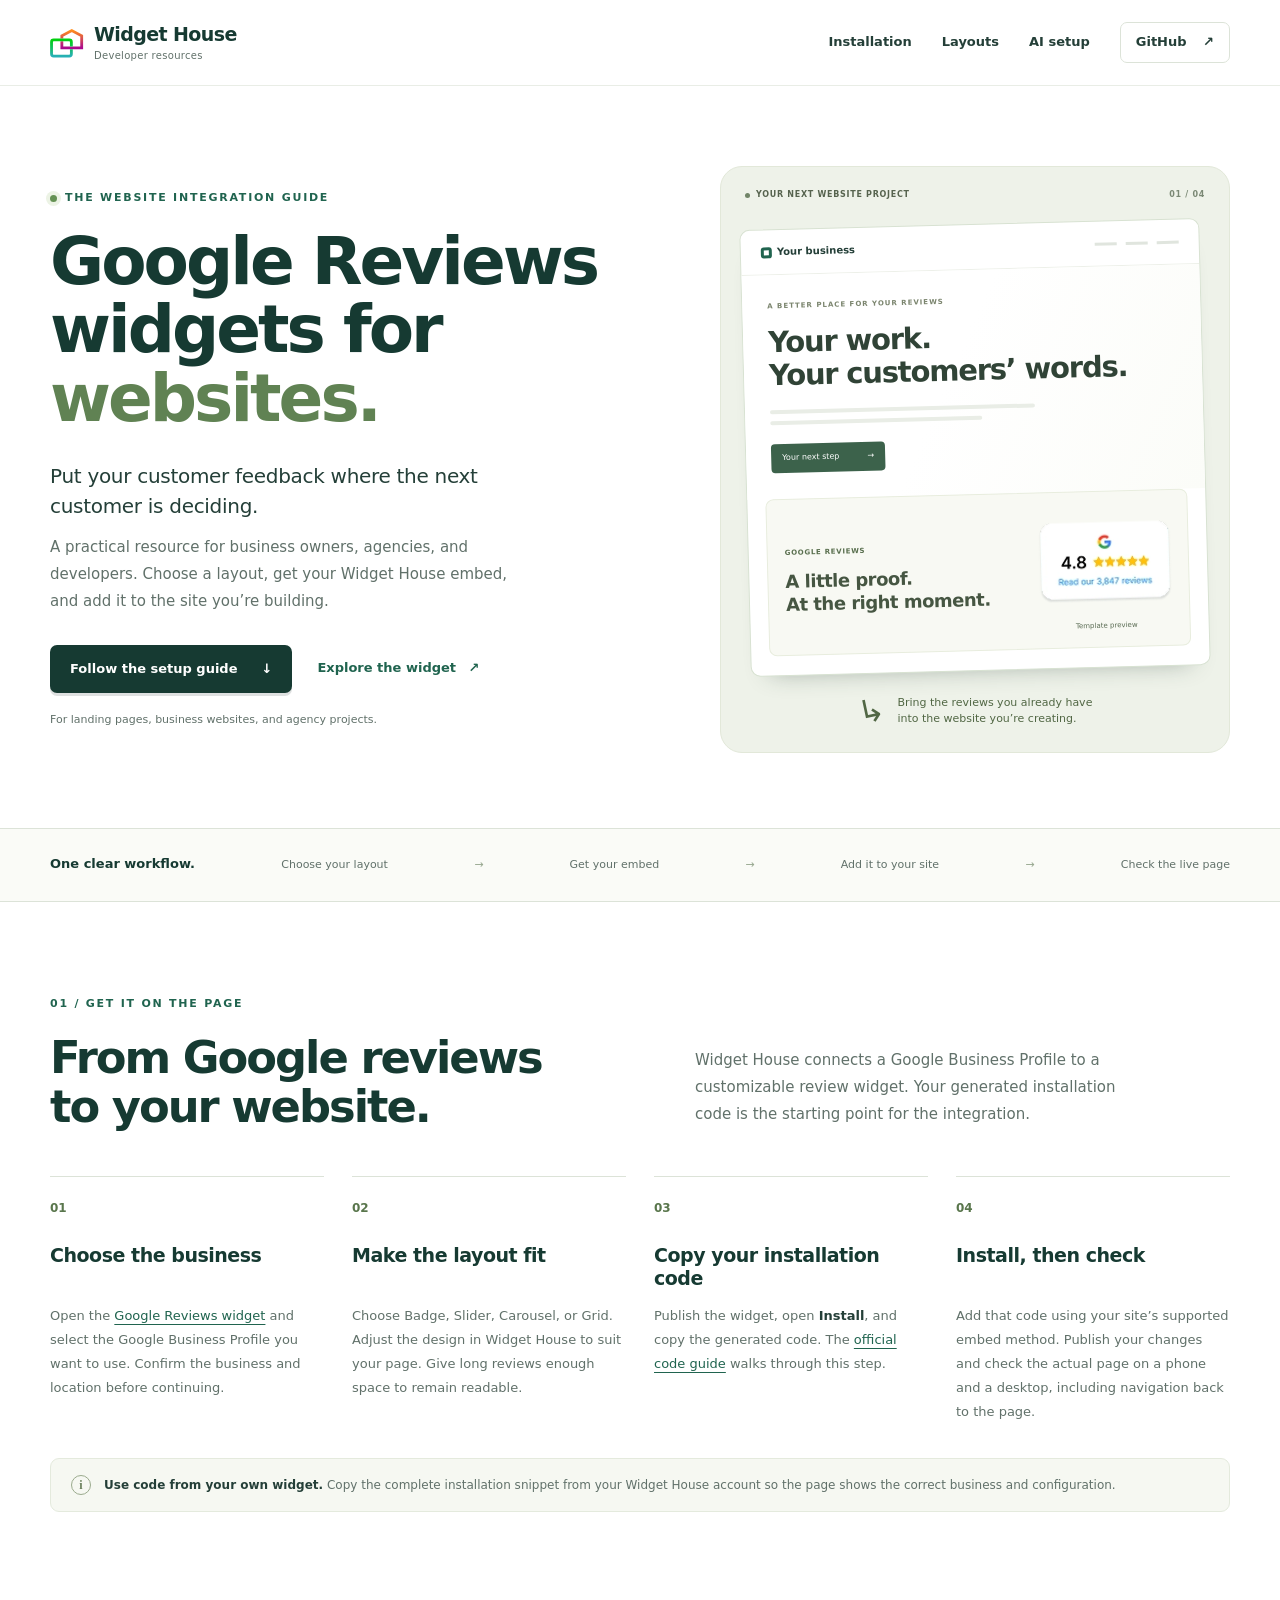
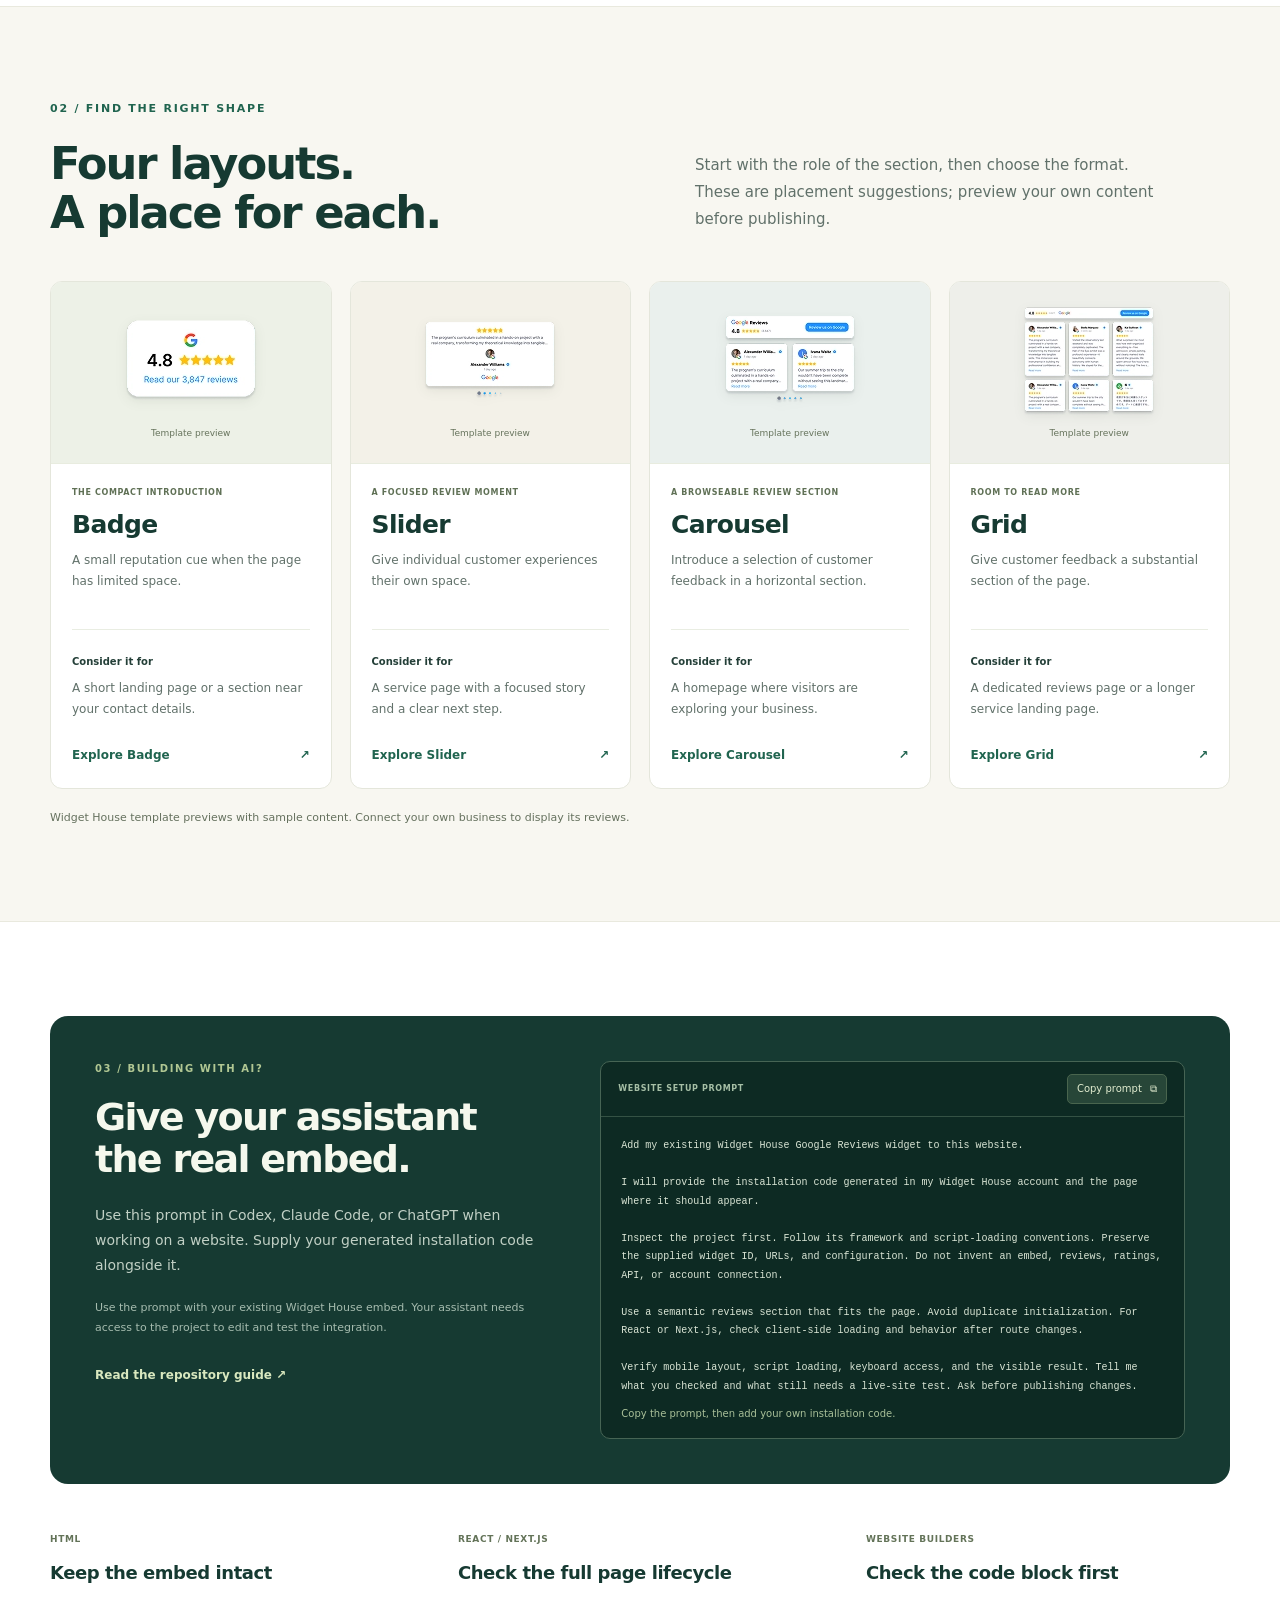
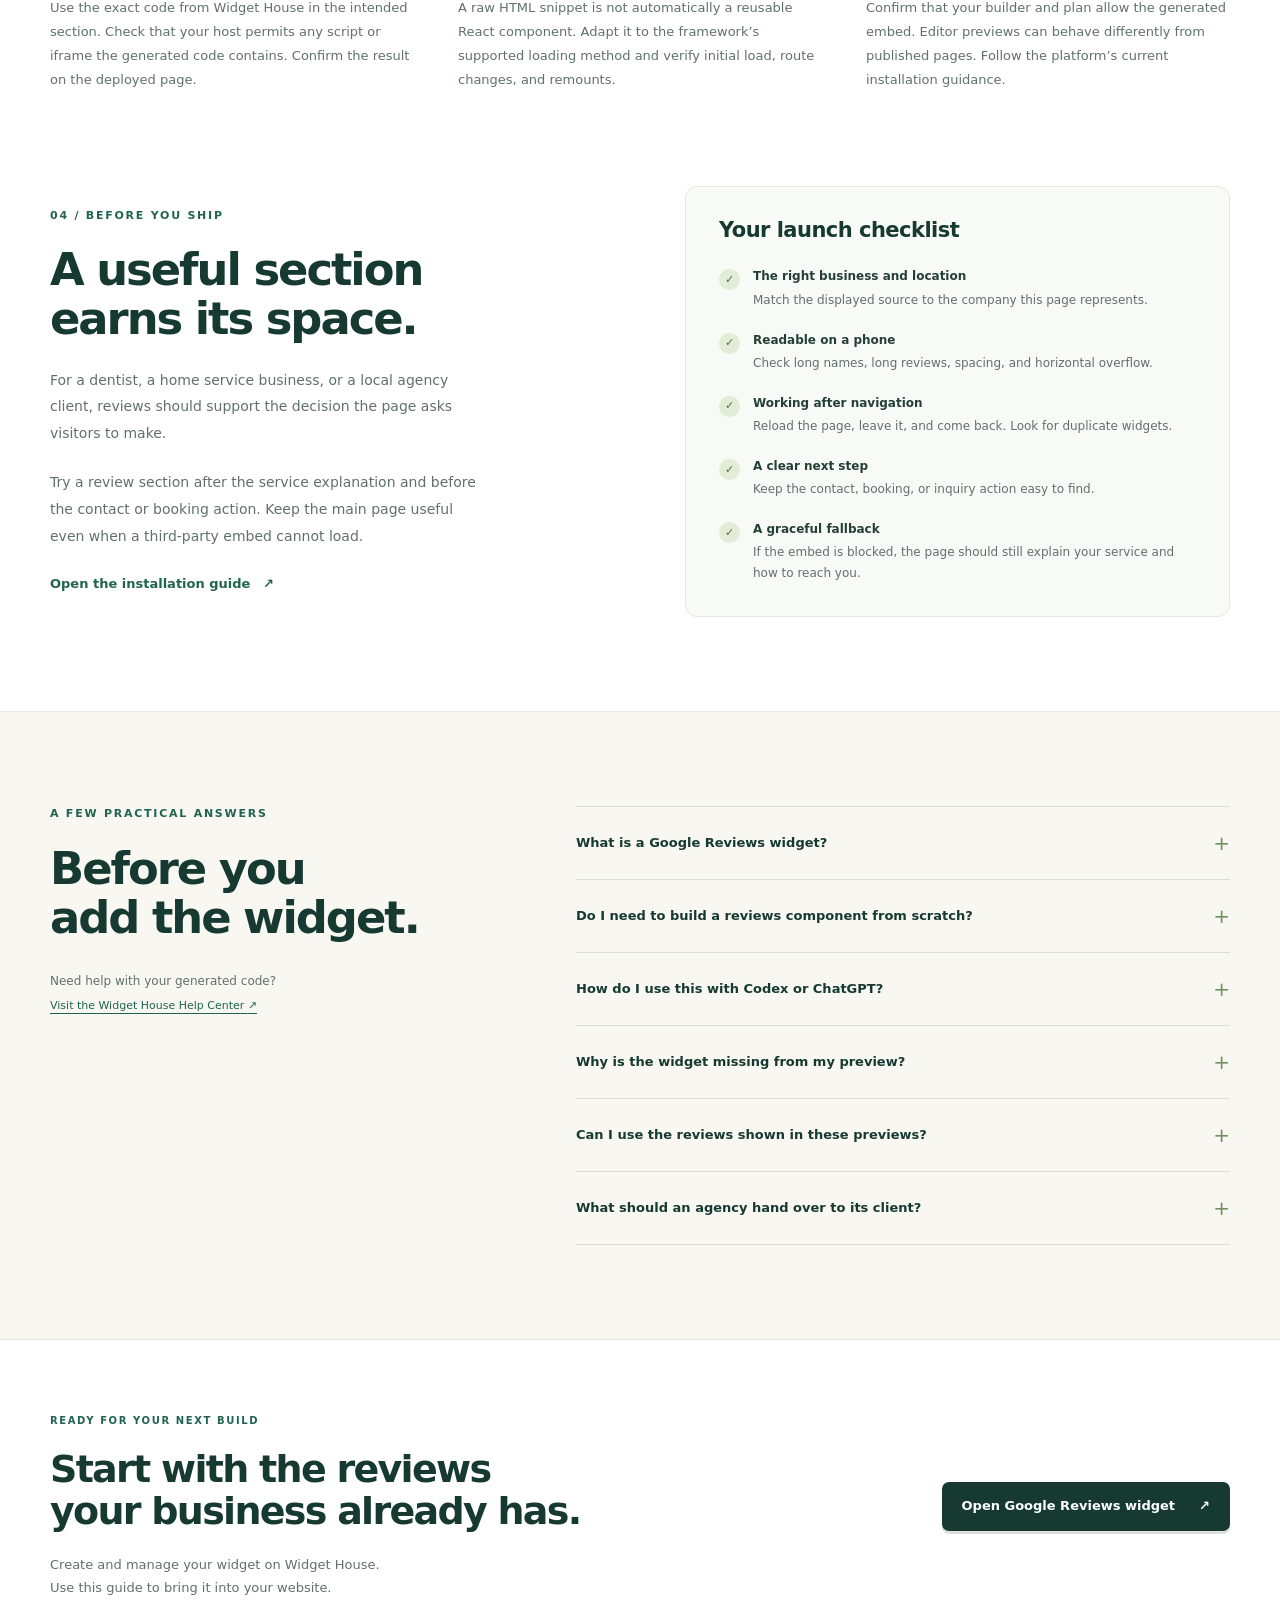
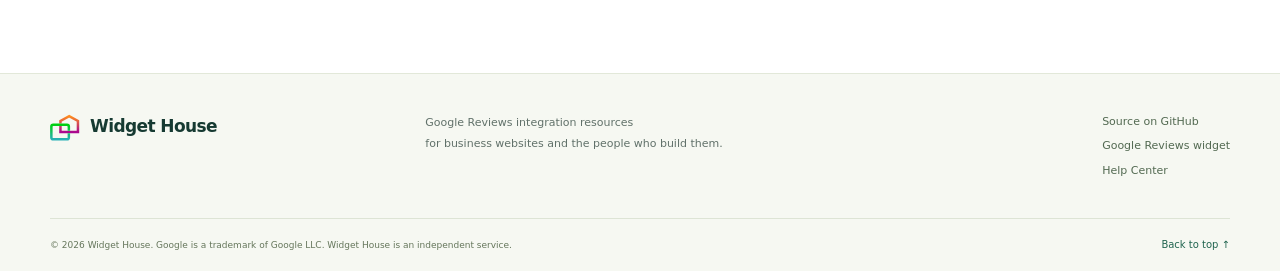
==== index.html @ 63745ee0 "Publish Google Reviews website integration guide for US developers" ====
<!doctype html>
<html lang="en-US">
<head>
  <meta charset="utf-8">
  <meta name="viewport" content="width=device-width, initial-scale=1">
  <meta name="theme-color" content="#143e35">
  <title>Google Reviews Widgets for Websites: Developer Guide | Widget House</title>
  <meta name="description" content="Add Widget House Google Reviews to your website. Compare four layouts, follow the embed workflow, and use an AI setup prompt for HTML, React, or Next.js projects.">
  <link rel="canonical" href="https://widget-house.github.io/google-reviews-widget/">
  <link rel="icon" href="favicon.svg" type="image/svg+xml">
  <link rel="stylesheet" href="styles.css">
  <meta property="og:type" content="website">
  <meta property="og:locale" content="en_US">
  <meta property="og:site_name" content="Widget House">
  <meta property="og:title" content="Google Reviews widgets for websites — Widget House developer guide">
  <meta property="og:description" content="A practical guide to choosing a review layout, installing your generated embed, and checking your website before launch.">
  <meta property="og:url" content="https://widget-house.github.io/google-reviews-widget/">
  <meta name="twitter:card" content="summary">
  <meta name="twitter:title" content="Google Reviews widgets for websites | Widget House">
  <meta name="twitter:description" content="Layout guidance, installation steps, and an AI setup prompt for your next website project.">
  <script type="application/ld+json">
  {"@context":"https://schema.org","@graph":[{"@type":"Organization","@id":"https://widget-house.com/#organization","name":"Widget House","url":"https://widget-house.com/","sameAs":["https://github.com/widget-house"]},{"@type":"WebPage","@id":"https://widget-house.github.io/google-reviews-widget/#webpage","url":"https://widget-house.github.io/google-reviews-widget/","name":"Google Reviews Widgets for Websites: Developer Guide","description":"A developer guide to choosing layouts and installing Widget House Google Reviews using the generated embed code.","inLanguage":"en-US","publisher":{"@id":"https://widget-house.com/#organization"},"about":{"@type":"Thing","name":"Installing Google Reviews widgets on websites"}}]}
  </script>
  <script src="script.js" defer></script>
</head>
<body>
  <a class="skip-link" href="#main">Skip to content</a>
  <header class="site-header">
    <div class="shell header-inner">
      <a class="brand" href="https://widget-house.com/" aria-label="Widget House home"><img src="favicon.svg" width="34" height="34" alt=""><span>Widget House<span class="brand-label">Developer resources</span></span></a>
      <nav aria-label="Main navigation"><a href="#install">Installation</a><a href="#layouts">Layouts</a><a href="#ai-setup">AI setup</a><a class="nav-github" href="https://github.com/widget-house/google-reviews-widget">GitHub <span aria-hidden="true">↗</span></a></nav>
    </div>
  </header>
  <main id="main">
    <section class="hero shell" aria-labelledby="hero-title">
      <div class="hero-copy">
        <p class="eyebrow"><span class="status-dot" aria-hidden="true"></span>THE WEBSITE INTEGRATION GUIDE</p>
        <h1 id="hero-title">Google Reviews widgets for <span>websites.</span></h1>
        <p class="hero-lead">Put your customer feedback where the next customer is deciding.</p>
        <p class="hero-description">A practical resource for business owners, agencies, and developers. Choose a layout, get your Widget House embed, and add it to the site you’re building.</p>
        <div class="button-row"><a class="button button-primary" href="#install">Follow the setup guide <span aria-hidden="true">↓</span></a><a class="text-link" href="https://widget-house.com/google-reviews">Explore the widget <span aria-hidden="true">↗</span></a></div>
        <p class="hero-footnote">For landing pages, business websites, and agency projects.</p>
      </div>
      <div class="hero-visual" aria-label="Illustrated website planning board with an authentic Widget House template preview">
        <div class="visual-label"><span class="tiny-dot" aria-hidden="true"></span> YOUR NEXT WEBSITE PROJECT <span class="visual-label-end">01 / 04</span></div>
        <div class="site-sketch">
          <div class="sketch-header"><span class="sketch-logo" aria-hidden="true"></span><span>Your business</span><div class="sketch-nav" aria-hidden="true"><i></i><i></i><i></i></div></div>
          <div class="sketch-body"><p class="sketch-overline">A BETTER PLACE FOR YOUR REVIEWS</p><p class="sketch-title">Your work.<br>Your customers’ words.</p><div class="skeleton-lines" aria-hidden="true"><i></i><i></i></div><span class="sketch-cta">Your next step <span aria-hidden="true">→</span></span></div>
          <div class="review-slot"><div><span class="slot-caption">GOOGLE REVIEWS</span><p>A little proof.<br>At the right moment.</p></div><figure><img src="google-reviews-badge.webp" alt="Widget House Badge template preview with sample rating content" width="132" height="111"><figcaption>Template preview</figcaption></figure></div>
        </div>
        <div class="visual-note"><span class="note-icon" aria-hidden="true">↳</span><p>Bring the reviews you already have<br>into the website you’re creating.</p></div>
      </div>
    </section>
    <div class="intro-strip"><div class="shell strip-inner"><p>One clear workflow.</p><span>Choose your layout</span><span aria-hidden="true">→</span><span>Get your embed</span><span aria-hidden="true">→</span><span>Add it to your site</span><span aria-hidden="true">→</span><span>Check the live page</span></div></div>

    <section class="section shell" id="install" aria-labelledby="install-title">
      <div class="section-heading"><div><p class="eyebrow">01 / GET IT ON THE PAGE</p><h2 id="install-title">From Google reviews<br>to your website.</h2></div><p>Widget House connects a Google Business Profile to a customizable review widget. Your generated installation code is the starting point for the integration.</p></div>
      <ol class="steps">
        <li><span class="step-number">01</span><h3>Choose the business</h3><p>Open the <a href="https://widget-house.com/google-reviews">Google Reviews widget</a> and select the Google Business Profile you want to use. Confirm the business and location before continuing.</p></li>
        <li><span class="step-number">02</span><h3>Make the layout fit</h3><p>Choose Badge, Slider, Carousel, or Grid. Adjust the design in Widget House to suit your page. Give long reviews enough space to remain readable.</p></li>
        <li><span class="step-number">03</span><h3>Copy your installation code</h3><p>Publish the widget, open <strong>Install</strong>, and copy the generated code. The <a href="https://widget-house.com/help/getting-started/get-widget-code">official code guide</a> walks through this step.</p></li>
        <li><span class="step-number">04</span><h3>Install, then check</h3><p>Add that code using your site’s supported embed method. Publish your changes and check the actual page on a phone and a desktop, including navigation back to the page.</p></li>
      </ol>
      <aside class="inline-note"><span class="note-symbol" aria-hidden="true">i</span><p><strong>Use code from your own widget.</strong> Copy the complete installation snippet from your Widget House account so the page shows the correct business and configuration.</p></aside>
    </section>

    <section class="layout-section" id="layouts" aria-labelledby="layouts-title"><div class="shell section">
      <div class="section-heading"><div><p class="eyebrow">02 / FIND THE RIGHT SHAPE</p><h2 id="layouts-title">Four layouts.<br>A place for each.</h2></div><p>Start with the role of the section, then choose the format. These are placement suggestions; preview your own content before publishing.</p></div>
      <div class="layout-grid">
        <article class="layout-card"><div class="layout-preview"><img src="google-reviews-badge.webp" width="132" height="111" alt="Badge layout preview from Widget House with sample content" loading="lazy"><span>Template preview</span></div><div class="layout-content"><p class="card-kicker">THE COMPACT INTRODUCTION</p><h3>Badge</h3><p>A small reputation cue when the page has limited space.</p><div class="placement"><span>Consider it for</span><p>A short landing page or a section near your contact details.</p></div><a href="https://widget-house.com/google-reviews/badge?template=badge">Explore Badge <span aria-hidden="true">↗</span></a></div></article>
        <article class="layout-card"><div class="layout-preview"><img src="google-reviews-slider.webp" width="132" height="111" alt="Slider layout preview from Widget House with sample reviews" loading="lazy"><span>Template preview</span></div><div class="layout-content"><p class="card-kicker">A FOCUSED REVIEW MOMENT</p><h3>Slider</h3><p>Give individual customer experiences their own space.</p><div class="placement"><span>Consider it for</span><p>A service page with a focused story and a clear next step.</p></div><a href="https://widget-house.com/google-reviews/slider?template=slider">Explore Slider <span aria-hidden="true">↗</span></a></div></article>
        <article class="layout-card"><div class="layout-preview"><img src="google-reviews-carousel.webp" width="132" height="111" alt="Carousel layout preview from Widget House with sample reviews" loading="lazy"><span>Template preview</span></div><div class="layout-content"><p class="card-kicker">A BROWSEABLE REVIEW SECTION</p><h3>Carousel</h3><p>Introduce a selection of customer feedback in a horizontal section.</p><div class="placement"><span>Consider it for</span><p>A homepage where visitors are exploring your business.</p></div><a href="https://widget-house.com/google-reviews/carousel?template=carousel">Explore Carousel <span aria-hidden="true">↗</span></a></div></article>
        <article class="layout-card"><div class="layout-preview"><img src="google-reviews-grid.webp" width="132" height="111" alt="Grid layout preview from Widget House with sample reviews" loading="lazy"><span>Template preview</span></div><div class="layout-content"><p class="card-kicker">ROOM TO READ MORE</p><h3>Grid</h3><p>Give customer feedback a substantial section of the page.</p><div class="placement"><span>Consider it for</span><p>A dedicated reviews page or a longer service landing page.</p></div><a href="https://widget-house.com/google-reviews/grid?template=grid">Explore Grid <span aria-hidden="true">↗</span></a></div></article>
      </div>
      <p class="section-caption">Widget House template previews with sample content. Connect your own business to display its reviews.</p>
    </div></section>

    <section class="section shell" id="ai-setup" aria-labelledby="ai-title">
      <div class="ai-panel"><div class="ai-intro"><p class="eyebrow">03 / BUILDING WITH AI?</p><h2 id="ai-title">Give your assistant<br>the real embed.</h2><p>Use this prompt in Codex, Claude Code, or ChatGPT when working on a website. Supply your generated installation code alongside it.</p><p class="ai-detail">Use the prompt with your existing Widget House embed. Your assistant needs access to the project to edit and test the integration.</p><a class="light-link" href="https://github.com/widget-house/google-reviews-widget">Read the repository guide <span aria-hidden="true">↗</span></a></div>
      <div class="prompt-box"><div class="prompt-top"><span>WEBSITE SETUP PROMPT</span><button type="button" id="copy-prompt" aria-describedby="copy-status">Copy prompt <span aria-hidden="true">⧉</span></button></div><pre id="setup-prompt">Add my existing Widget House Google Reviews widget to this website.

I will provide the installation code generated in my Widget House account and the page where it should appear.

Inspect the project first. Follow its framework and script-loading conventions. Preserve the supplied widget ID, URLs, and configuration. Do not invent an embed, reviews, ratings, API, or account connection.

Use a semantic reviews section that fits the page. Avoid duplicate initialization. For React or Next.js, check client-side loading and behavior after route changes.

Verify mobile layout, script loading, keyboard access, and the visible result. Tell me what you checked and what still needs a live-site test. Ask before publishing changes.</pre><p id="copy-status" role="status" aria-live="polite">Copy the prompt, then add your own installation code.</p></div></div>
      <div class="framework-grid"><article><span class="framework-label">HTML</span><h3>Keep the embed intact</h3><p>Use the exact code from Widget House in the intended section. Check that your host permits any script or iframe the generated code contains. Confirm the result on the deployed page.</p></article><article><span class="framework-label">REACT / NEXT.JS</span><h3>Check the full page lifecycle</h3><p>A raw HTML snippet is not automatically a reusable React component. Adapt it to the framework’s supported loading method and verify initial load, route changes, and remounts.</p></article><article><span class="framework-label">WEBSITE BUILDERS</span><h3>Check the code block first</h3><p>Confirm that your builder and plan allow the generated embed. Editor previews can behave differently from published pages. Follow the platform’s current installation guidance.</p></article></div>
    </section>

    <section class="section shell launch-section" id="launch" aria-labelledby="launch-title">
      <div class="launch-intro"><p class="eyebrow">04 / BEFORE YOU SHIP</p><h2 id="launch-title">A useful section<br>earns its space.</h2><p>For a dentist, a home service business, or a local agency client, reviews should support the decision the page asks visitors to make.</p><p>Try a review section after the service explanation and before the contact or booking action. Keep the main page useful even when a third-party embed cannot load.</p><a class="text-link" href="https://widget-house.com/help/getting-started/get-widget-code">Open the installation guide <span aria-hidden="true">↗</span></a></div>
      <div class="launch-checklist"><h3>Your launch checklist</h3><ul><li><span aria-hidden="true">✓</span><div><strong>The right business and location</strong><p>Match the displayed source to the company this page represents.</p></div></li><li><span aria-hidden="true">✓</span><div><strong>Readable on a phone</strong><p>Check long names, long reviews, spacing, and horizontal overflow.</p></div></li><li><span aria-hidden="true">✓</span><div><strong>Working after navigation</strong><p>Reload the page, leave it, and come back. Look for duplicate widgets.</p></div></li><li><span aria-hidden="true">✓</span><div><strong>A clear next step</strong><p>Keep the contact, booking, or inquiry action easy to find.</p></div></li><li><span aria-hidden="true">✓</span><div><strong>A graceful fallback</strong><p>If the embed is blocked, the page should still explain your service and how to reach you.</p></div></li></ul></div>
    </section>

    <section class="faq-section"><div class="shell section faq-inner"><div><p class="eyebrow">A FEW PRACTICAL ANSWERS</p><h2 id="faq-title">Before you<br>add the widget.</h2><p class="faq-intro">Need help with your generated code?<br><a href="https://widget-house.com/help/getting-started">Visit the Widget House Help Center <span aria-hidden="true">↗</span></a></p></div><div class="faqs" aria-labelledby="faq-title">
      <details><summary>What is a Google Reviews widget?<span aria-hidden="true">+</span></summary><p>It is an embedded website component that displays reviews from a connected Google Business Profile. Widget House provides the editor and installation code; you place that code on your website.</p></details>
      <details><summary>Do I need to build a reviews component from scratch?<span aria-hidden="true">+</span></summary><p>You can use Widget House’s generated embed instead of implementing the review display yourself. You still need to choose its placement and follow your website’s embedding requirements. A developer may be needed for a custom framework or a site with strict script policies.</p></details>
      <details><summary>How do I use this with Codex or ChatGPT?<span aria-hidden="true">+</span></summary><p>Copy the setup prompt and supply the installation code generated in your Widget House account. Give your assistant access to the website project and the tools it needs to edit and preview the page, then ask it to verify the integration.</p></details>
      <details><summary>Why is the widget missing from my preview?<span aria-hidden="true">+</span></summary><p>Check that the full installation code was saved, the widget was published, and the hosting platform allows its scripts or frames. Test the published page as well as the editor. For a custom app, inspect browser errors and check whether navigation prevents initialization. Contact Widget House support if the generated code still fails.</p></details>
      <details><summary>Can I use the reviews shown in these previews?<span aria-hidden="true">+</span></summary><p>The images here demonstrate template appearance. Connect your own business in Widget House and use its generated widget for your site. Do not copy sample reviews, names, or ratings into your business’s testimonial section.</p></details>
      <details><summary>What should an agency hand over to its client?<span aria-hidden="true">+</span></summary><p>Document the account owner, connected business, widget placement, configuration, and installation method. Include a screenshot of the verified page and notes on how to edit the widget. Keep passwords and private account details out of public repositories.</p></details>
    </div></div></section>
    <section class="closing shell"><div><p class="eyebrow">READY FOR YOUR NEXT BUILD</p><h2>Start with the reviews<br>your business already has.</h2><p>Create and manage your widget on Widget House.<br>Use this guide to bring it into your website.</p></div><a class="button button-primary" href="https://widget-house.com/google-reviews">Open Google Reviews widget <span aria-hidden="true">↗</span></a></section>
  </main>
  <footer class="site-footer"><div class="shell footer-main"><a class="brand" href="https://widget-house.com/"><img src="favicon.svg" width="30" height="30" alt=""><span>Widget House</span></a><p>Google Reviews integration resources<br>for business websites and the people who build them.</p><div class="footer-links"><a href="https://github.com/widget-house/google-reviews-widget">Source on GitHub</a><a href="https://widget-house.com/google-reviews">Google Reviews widget</a><a href="https://widget-house.com/help/getting-started">Help Center</a></div></div><div class="shell footer-bottom"><p>© 2026 Widget House. Google is a trademark of Google LLC. Widget House is an independent service.</p><a href="#main">Back to top ↑</a></div></footer>
</body>
</html>
---- styles.css ----
@charset "UTF-8";
:root{--ink:#163a32;--text:#243f38;--muted:#61716a;--cream:#f8f7f1;--pale:#eef2e9;--line:#dce3d8;--green:#20644f;--accent:#d8e9b2;--white:#fff;--radius:18px;--shell:1180px}
*{box-sizing:border-box}html{scroll-behavior:smooth;scroll-padding-top:100px}body{margin:0;color:var(--text);background:#fff;font-family:Inter,ui-sans-serif,system-ui,-apple-system,BlinkMacSystemFont,"Segoe UI",sans-serif;font-size:16px;line-height:1.6;-webkit-font-smoothing:antialiased}img{display:block;max-width:100%;height:auto}a{color:var(--green);text-underline-offset:4px}button,a{-webkit-tap-highlight-color:transparent}a:hover{text-decoration-thickness:2px}a:focus-visible,button:focus-visible,summary:focus-visible{outline:3px solid #3d8e75;outline-offset:5px}button{font:inherit}h1,h2,h3,p,figure{margin:0}h1,h2,h3{color:var(--ink);line-height:1.1;letter-spacing:-.045em}h2{font-size:clamp(32px,3.5vw,46px);font-weight:650}h3{letter-spacing:-.025em}p{overflow-wrap:break-word}.shell{width:min(var(--shell),calc(100% - 64px));margin-inline:auto}.section{padding-block:94px}.eyebrow{font-size:11px;letter-spacing:.16em;font-weight:750;line-height:1.5;color:var(--green);margin-bottom:21px}.skip-link{position:absolute;left:16px;top:-70px;background:var(--ink);color:#fff;z-index:10;padding:12px 18px;border-radius:8px}.skip-link:focus{top:12px}.site-header{position:sticky;top:0;background:rgba(255,255,255,.96);z-index:5;border-bottom:1px solid #e9ede6}.header-inner{height:85px;display:flex;align-items:center;justify-content:space-between;gap:30px}.brand{display:flex;align-items:center;gap:10px;color:var(--ink);text-decoration:none;font-size:19px;font-weight:720;letter-spacing:-.6px;line-height:1.15}.brand-label{display:block;font-size:10px;font-weight:500;letter-spacing:.03em;color:var(--muted);margin-top:4px}.header-inner nav{display:flex;align-items:center;gap:30px;font-size:13px;font-weight:600}.header-inner nav a{text-decoration:none;color:var(--text)}.header-inner nav a:hover{color:var(--green);text-decoration:underline}.nav-github{padding:9px 15px;border:1px solid var(--line);border-radius:7px}.nav-github span{margin-left:12px}.hero{display:grid;grid-template-columns:1.1fr 1fr;gap:64px;padding-block:80px 75px;align-items:center}.hero .eyebrow{display:flex;align-items:center;gap:8px}.status-dot{width:7px;height:7px;background:#649153;border-radius:50%;box-shadow:0 0 0 4px #ecf3e5}.hero h1{font-size:clamp(46px,5.2vw,66px);font-weight:660;line-height:1.04;max-width:570px}.hero h1 span{color:#608253}.hero-lead{font-size:20px;line-height:1.5;margin-top:27px;max-width:470px;font-weight:500;letter-spacing:-.3px}.hero-description{font-size:15px;line-height:1.8;color:var(--muted);margin-top:13px;max-width:460px}.button-row{display:flex;align-items:center;gap:25px;flex-wrap:wrap;margin-top:30px}.button{display:inline-flex;align-items:center;justify-content:center;gap:24px;padding:15px 20px;text-decoration:none;font-size:13px;font-weight:650;line-height:1.4;border-radius:7px}.button-primary{background:var(--ink);color:white;box-shadow:0 3px 0 #091d1622;transition:background .15s,transform .15s}.button-primary:hover{background:#215847;transform:translateY(-1px)}.text-link{font-size:13px;font-weight:650;text-decoration:none}.text-link:hover{text-decoration:underline}.text-link span{margin-left:8px}.hero-footnote{font-size:11px;color:var(--muted);margin-top:18px}.hero-visual{background:var(--pale);border:1px solid #e2e8d9;border-radius:22px;padding:22px 24px 0;position:relative;max-width:510px;width:100%;justify-self:end;overflow:hidden}.visual-label{display:flex;align-items:center;gap:6px;font-size:8px;font-weight:700;color:#56634e;letter-spacing:.09em;margin-bottom:22px}.tiny-dot{width:5px;height:5px;border-radius:50%;background:#718568}.visual-label-end{margin-left:auto;color:#7a8874}.site-sketch{background:#fff;border:1px solid #d8e2d2;border-radius:10px;box-shadow:0 16px 25px -20px #2b42396b;overflow:hidden;transform:rotate(-1.5deg)}.sketch-header{display:flex;align-items:center;gap:5px;font-size:10px;font-weight:650;border-bottom:1px solid #edf0e9;padding:14px 20px}.sketch-logo{width:11px;height:11px;border:3px solid var(--green);border-radius:3px}.sketch-nav{margin-left:auto;display:flex;gap:9px}.sketch-nav i{display:block;background:#e0e5de;width:22px;height:3px}.sketch-body{padding:26px 25px;background:linear-gradient(115deg,#fff 45%,#fbfcf8)}.sketch-overline{font-size:7px;font-weight:650;letter-spacing:.14em;color:#7b856e}.sketch-title{font-size:29px;font-weight:600;line-height:1.13;letter-spacing:-1.2px;margin-top:14px;color:#304336}.skeleton-lines{display:grid;gap:7px;margin-top:18px}.skeleton-lines i{width:65%;height:4px;background:#e9ede6;border-radius:4px}.skeleton-lines i:last-child{width:52%}.sketch-cta{display:inline-flex;gap:28px;font-size:8px;color:#fff;background:#3c624b;padding:8px 11px;border-radius:4px;margin-top:19px}.review-slot{margin:0 18px 19px;display:flex;align-items:center;justify-content:space-between;gap:8px;background:#f8f9f3;border:1px solid #e8edde;padding:15px 17px;border-radius:8px}.slot-caption{font-size:7px;letter-spacing:.1em;color:#596f4e;font-weight:650}.review-slot p{font-size:18px;line-height:1.3;color:#465642;font-weight:550;letter-spacing:-.5px;margin-top:7px}.review-slot img{width:132px}.review-slot figcaption{text-align:center;font-size:7px;color:#596b52;margin-top:3px}.visual-note{display:flex;align-items:center;justify-content:center;gap:13px;padding:24px 0;color:#516744}.note-icon{font-size:32px;font-weight:300;line-height:1;transform:rotate(-12deg)}.visual-note p{font-size:11px;line-height:1.5}.intro-strip{border-block:1px solid var(--line);background:#fafbf7}.strip-inner{display:flex;align-items:center;justify-content:space-between;gap:20px;min-height:72px;font-size:11px;color:var(--muted)}.strip-inner p{font-weight:750;color:var(--ink);font-size:13px}.strip-inner span[aria-hidden]{color:#98a890}.section-heading{display:grid;grid-template-columns:1fr 1fr;gap:110px;align-items:end;margin-bottom:44px}.section-heading>p{font-size:15px;color:var(--muted);max-width:460px;line-height:1.8;padding-bottom:4px}.steps{list-style:none;margin:0;padding:0;display:grid;grid-template-columns:repeat(4,1fr);gap:28px}.steps li{border-top:1px solid var(--line);padding-top:22px}.step-number{display:block;font-size:12px;font-weight:700;color:#59764c;margin-bottom:26px}.steps h3{font-size:19px;line-height:1.25;min-height:48px;margin-bottom:12px}.steps p{font-size:13px;line-height:1.85;color:var(--muted)}.steps a{color:var(--green)}.steps strong{color:var(--text);font-weight:600}.inline-note{margin-top:34px;display:flex;align-items:center;gap:13px;background:#f6f8f2;border:1px solid #e4eadd;border-radius:9px;padding:16px 20px}.note-symbol{width:20px;height:20px;flex-shrink:0;border:1px solid #9bab8e;border-radius:50%;color:#6b805c;font-size:12px;text-align:center;line-height:19px;font-family:Georgia,serif;font-weight:700}.inline-note p{font-size:12px;line-height:1.7;color:var(--muted)}.inline-note strong{color:var(--text);font-weight:650}.layout-section{background:var(--cream);border-block:1px solid #e9e9de}.layout-grid{display:grid;grid-template-columns:repeat(4,1fr);gap:18px}.layout-card{background:#fff;border:1px solid #e4e6db;border-radius:12px;overflow:hidden;display:flex;flex-direction:column}.layout-preview{height:182px;background:#edf1e7;display:flex;flex-direction:column;align-items:center;justify-content:center;gap:10px;border-bottom:1px solid #e8ecdf}.layout-card:nth-child(2) .layout-preview{background:#f3f1e8}.layout-card:nth-child(3) .layout-preview{background:#eaf0ed}.layout-card:nth-child(4) .layout-preview{background:#eeefea}.layout-preview img{width:132px;height:111px;object-fit:contain;filter:drop-shadow(0 4px 6px #24362115)}.layout-preview>span{font-size:9px;color:#67745d}.layout-content{padding:23px 21px;display:flex;flex-direction:column;flex:1}.card-kicker{font-size:8px;line-height:1.6;letter-spacing:.08em;font-weight:750;color:#5f7055;margin-bottom:11px}.layout-content h3{font-size:25px;font-weight:620;margin-bottom:11px}.layout-content>p:not(.card-kicker){font-size:12px;line-height:1.75;color:var(--muted);min-height:64px}.placement{padding-top:17px;border-top:1px solid #e9ede2;margin-top:15px;flex:1}.placement>span{font-size:10px;font-weight:700;color:var(--text)}.placement p{font-size:12px;color:var(--muted);line-height:1.75;margin-top:6px}.layout-content>a{display:flex;align-items:center;justify-content:space-between;font-size:12px;font-weight:650;margin-top:26px;text-decoration:none}.layout-content>a:hover{text-decoration:underline}.section-caption{font-size:11px;color:#65715e;margin-top:20px;max-width:920px}.ai-panel{background:var(--ink);padding:45px;display:grid;grid-template-columns:.88fr 1.12fr;gap:46px;border-radius:18px;color:#e0e8df}.ai-panel .eyebrow{color:#b1c793;font-size:10px}.ai-intro h2{color:#f5f8ed;font-size:38px;margin-bottom:22px}.ai-intro>p:not(.eyebrow){font-size:14px;line-height:1.8;color:#c1d0c5}.ai-intro>p.ai-detail{font-size:11px;line-height:1.8;margin-top:20px;color:#a6bcaf}.light-link{color:#d9e8bf;display:inline-block;font-size:12px;text-decoration:none;font-weight:600;margin-top:28px}.light-link:hover{text-decoration:underline}.prompt-box{background:#0d2a23;border:1px solid #466454;border-radius:10px;align-self:start;overflow:hidden}.prompt-top{display:flex;align-items:center;justify-content:space-between;gap:10px;border-bottom:1px solid #345244;padding:12px 17px}.prompt-top>span{font-size:8px;letter-spacing:.08em;color:#a6bfa6;font-weight:650}.prompt-top button{background:#274638;border:1px solid #49654e;border-radius:5px;font-size:10px;color:#e1eccf;padding:6px 9px;cursor:pointer;white-space:nowrap}.prompt-top button:hover{background:#385b47}.prompt-top button span{margin-left:5px}#setup-prompt{margin:0;white-space:pre-wrap;overflow-wrap:anywhere;font-family:ui-monospace,SFMono-Regular,Consolas,monospace;font-size:10px;line-height:1.85;padding:20px 20px 10px;color:#dbe6d6;tab-size:2}#copy-status{padding:0 20px 16px;font-size:10px;color:#a9c099;min-height:31px}.framework-grid{display:grid;grid-template-columns:repeat(3,1fr);gap:44px;padding-top:40px}.framework-label{font-size:9px;font-weight:750;letter-spacing:.07em;color:#637358}.framework-grid h3{font-size:18px;line-height:1.3;margin-top:11px;margin-bottom:12px}.framework-grid p{font-size:13px;line-height:1.85;color:var(--muted)}.launch-section{padding-top:0;display:grid;grid-template-columns:1fr 1fr;gap:90px;align-items:center}.launch-intro>p:not(.eyebrow){font-size:14px;color:var(--muted);line-height:1.9;margin-top:23px;max-width:440px}.launch-intro .text-link{display:inline-block;margin-top:25px}.launch-checklist{background:#f8faf5;border:1px solid #e4e9dc;padding:32px 33px;border-radius:12px}.launch-checklist h3{font-size:21px;margin-bottom:25px}.launch-checklist ul{list-style:none;padding:0;margin:0;display:grid;gap:20px}.launch-checklist li{display:flex;gap:13px}.launch-checklist li>span{display:flex;width:21px;height:21px;background:#e3ecd6;color:#526e39;border-radius:50%;align-items:center;justify-content:center;flex-shrink:0;font-size:11px;margin-top:2px}.launch-checklist strong{display:block;font-size:12px;font-weight:700}.launch-checklist p{font-size:12px;color:var(--muted);line-height:1.75;margin-top:3px}.faq-section{background:var(--cream);border-block:1px solid #e7e9df}.faq-inner{display:grid;grid-template-columns:.8fr 1.2fr;gap:90px}.faq-intro{font-size:12px;color:var(--muted);line-height:2;margin-top:27px}.faq-intro a{font-size:11px}.faqs details{border-top:1px solid #d9e0d1}.faqs details:last-child{border-bottom:1px solid #d9e0d1}.faqs summary{list-style:none;display:flex;align-items:center;justify-content:space-between;gap:20px;padding:20px 0;font-size:13px;font-weight:620;color:var(--ink);cursor:pointer}.faqs summary::-webkit-details-marker{display:none}.faqs summary>span{font-size:20px;font-weight:350;color:#719060;flex-shrink:0}.faqs details[open] summary>span{transform:rotate(45deg)}.faqs details>p{font-size:13px;color:var(--muted);line-height:1.9;padding:0 24px 22px 0}.closing{padding-block:73px;display:flex;align-items:center;justify-content:space-between;gap:48px}.closing h2{font-size:38px}.closing .eyebrow{font-size:10px}.closing p:not(.eyebrow){margin-top:20px;font-size:13px;color:var(--muted);line-height:1.8}.closing .button{flex-shrink:0}.site-footer{background:#f6f8f2;border-top:1px solid #e2e8d9}.footer-main{display:grid;grid-template-columns:1fr 1.3fr 1fr;gap:45px;padding-block:39px;align-items:start}.footer-main .brand{font-size:17px}.footer-main>p{font-size:11px;line-height:1.9;color:var(--muted)}.footer-links{display:flex;flex-direction:column;gap:7px;justify-self:end}.footer-links a{font-size:11px;color:#526951;text-decoration:none}.footer-links a:hover{text-decoration:underline}.footer-bottom{border-top:1px solid #dde4d5;display:flex;align-items:center;justify-content:space-between;gap:25px;padding-block:18px;color:#65765b;font-size:9px}.footer-bottom a{white-space:nowrap;text-decoration:none;font-size:10px}
@media(min-width:1500px){.hero{padding-block:94px}.hero h1{font-size:68px}}
@media(max-width:1050px){.hero{gap:35px}.hero h1{font-size:52px}.hero-visual{padding:18px 18px 0}.hero-lead{font-size:18px}.hero .button-row{gap:15px}.hero .button{padding:13px 15px;font-size:12px}.review-slot{padding:11px;margin-inline:12px}.review-slot p{font-size:15px}.review-slot img{width:110px}.sketch-title{font-size:26px}.section-heading{gap:55px}.layout-grid{gap:12px}.layout-content{padding:19px 15px}.ai-panel{padding:33px;gap:30px}.ai-intro h2{font-size:34px}.launch-section,.faq-inner{gap:50px}.footer-main{gap:25px}}
@media(max-width:800px){.shell{width:calc(100% - 40px)}.header-inner{height:76px;gap:16px}.header-inner nav{gap:18px;font-size:11px}.header-inner nav .nav-github{padding:7px 10px}.nav-github span{margin-left:5px}.brand{font-size:17px}.brand img{width:30px}.hero{grid-template-columns:1fr 1fr;gap:25px;padding-block:50px}.hero h1{font-size:43px}.hero-lead{font-size:17px;margin-top:23px}.hero-description{font-size:13px;line-height:1.85}.hero .eyebrow{font-size:9px;letter-spacing:.1em}.hero .button-row{margin-top:24px;align-items:flex-start;flex-direction:column}.hero-visual{padding:16px 14px 0}.visual-label{font-size:6px;margin-bottom:17px}.sketch-body{padding:22px 17px}.sketch-title{font-size:24px}.sketch-overline{font-size:6px}.review-slot p{font-size:13px}.slot-caption{font-size:6px}.review-slot img{width:94px}.review-slot figcaption{font-size:6px}.visual-note{padding-block:17px}.visual-note p{font-size:9px}.intro-strip{display:none}.section{padding-block:65px}.section-heading{gap:30px;align-items:center}.section-heading>p{font-size:13px;line-height:1.9}.steps{grid-template-columns:repeat(2,1fr);gap:30px}.steps h3{min-height:auto;font-size:20px}.step-number{margin-bottom:17px}.layout-grid{grid-template-columns:repeat(2,1fr);gap:20px}.layout-preview{height:175px}.layout-content{padding:24px}.layout-content>p:not(.card-kicker){min-height:0}.card-kicker{font-size:9px}.layout-content>p:not(.card-kicker),.placement p{font-size:13px}.ai-panel{grid-template-columns:1fr;gap:30px;padding:34px}.ai-intro h2{font-size:37px}.ai-intro>p:not(.eyebrow){max-width:540px}.ai-intro>p.ai-detail{max-width:540px}.prompt-top>span{font-size:9px}#setup-prompt{font-size:11px}.framework-grid{gap:24px}.framework-grid h3{font-size:17px}.framework-grid p{font-size:12px}.launch-section{padding-top:0;gap:30px}.launch-checklist{padding:25px}.launch-intro>p:not(.eyebrow){font-size:13px}.launch-checklist h3{font-size:19px}.faq-inner{gap:30px;grid-template-columns:.85fr 1.15fr}.faqs summary{font-size:12px}.closing{padding-block:58px;gap:30px}.closing h2{font-size:31px}.closing .button{max-width:235px;padding:15px}.footer-main{grid-template-columns:1fr 1fr}.footer-main>p{grid-row:2;grid-column:1/-1}.footer-links{grid-column:2;grid-row:1/3}.footer-bottom{font-size:8px}}
@media(max-width:600px){html{scroll-padding-top:110px}.shell{width:calc(100% - 40px)}.header-inner{height:auto;min-height:98px;flex-wrap:wrap;padding-block:14px;gap:12px}.brand{font-size:17px}.brand-label{font-size:9px}.brand img{width:29px;height:29px}.header-inner nav{width:100%;gap:0;justify-content:space-between;font-size:11px}.header-inner nav .nav-github{padding:0;border:0}.hero{grid-template-columns:1fr;padding-block:44px;gap:36px}.hero h1{font-size:48px;max-width:430px;line-height:1.06}.hero .eyebrow{font-size:9px;letter-spacing:.13em}.hero-lead{font-size:18px;max-width:340px}.hero-description{font-size:14px;max-width:420px;line-height:1.8}.hero .button-row{flex-direction:row;align-items:center;gap:17px}.hero .button{font-size:11px;padding:14px 15px;gap:14px}.hero .text-link{font-size:11px}.hero-footnote{font-size:10px;max-width:340px}.hero-visual{justify-self:stretch;max-width:none;padding:19px 20px 0}.visual-label{font-size:7px;margin-bottom:20px}.sketch-header{padding:13px 20px}.sketch-body{padding:25px}.sketch-title{font-size:30px}.sketch-overline{font-size:7px}.review-slot{padding:15px 18px;margin:0 17px 17px}.review-slot img{width:132px}.review-slot p{font-size:18px}.slot-caption{font-size:7px}.review-slot figcaption{font-size:7px}.visual-note{padding-block:20px}.visual-note p{font-size:10px}.section{padding-block:54px}.section-heading{grid-template-columns:1fr;gap:21px;margin-bottom:31px}.eyebrow{font-size:9px;margin-bottom:17px}.section-heading h2,h2{font-size:34px}.section-heading>p{font-size:14px;max-width:440px}.steps{grid-template-columns:1fr;gap:25px}.steps li{display:grid;grid-template-columns:35px 1fr;gap:0 12px;padding-top:21px}.step-number{grid-row:1/3;margin:0;padding-top:4px}.steps h3{font-size:20px;min-height:auto;margin-bottom:10px}.steps p{grid-column:2;font-size:13px}.inline-note{padding:17px 15px;align-items:flex-start;margin-top:28px;gap:10px}.note-symbol{margin-top:2px}.inline-note p{font-size:11px}.layout-grid{gap:15px}.layout-preview{height:151px;gap:7px}.layout-preview img{width:118px;height:99px}.layout-preview>span{font-size:8px}.layout-content{padding:17px 14px}.card-kicker{font-size:7px;min-height:23px;letter-spacing:.07em}.layout-content h3{font-size:23px}.layout-content>p:not(.card-kicker){font-size:12px;line-height:1.7;min-height:83px}.placement{padding-top:12px;margin-top:12px}.placement>span{font-size:9px}.placement p{font-size:11px;line-height:1.75}.layout-content>a{font-size:11px;margin-top:22px}.section-caption{font-size:10px;line-height:1.8}.ai-panel{padding:26px 20px;gap:28px;border-radius:13px}.ai-intro h2{font-size:32px}.ai-intro>p:not(.eyebrow){font-size:13px}.ai-intro>p.ai-detail{font-size:10px}.prompt-top{padding:11px 12px}.prompt-top>span{font-size:7px}.prompt-top button{font-size:9px;padding:6px 7px}.prompt-top button span{margin-left:2px}#setup-prompt{font-size:10px;line-height:1.85;padding:17px 14px 11px}#copy-status{padding:0 14px 14px;font-size:9px}.framework-grid{grid-template-columns:1fr;gap:25px;padding-top:30px}.framework-grid article{border-bottom:1px solid var(--line);padding-bottom:25px}.framework-grid article:last-child{border-bottom:0;padding-bottom:0}.framework-grid h3{font-size:20px;margin-top:8px}.framework-grid p{font-size:13px}.launch-section{grid-template-columns:1fr;padding-top:0;gap:28px}.launch-intro>p:not(.eyebrow){font-size:14px}.launch-checklist{padding:26px 22px}.launch-checklist h3{font-size:23px}.launch-checklist strong{font-size:12px}.launch-checklist p{font-size:12px}.faq-inner{grid-template-columns:1fr;gap:30px}.faq-intro{font-size:12px;margin-top:20px}.faq-intro a{font-size:12px}.faqs summary{font-size:13px;padding-block:19px;line-height:1.6}.faqs details>p{font-size:13px}.closing{flex-direction:column;align-items:flex-start;padding-block:51px;gap:25px}.closing h2{font-size:34px}.closing p:not(.eyebrow){font-size:13px}.closing .button{max-width:none}.footer-main{padding-block:30px;gap:23px;grid-template-columns:1fr}.footer-main>p{grid-column:1;grid-row:auto;font-size:11px}.footer-links{justify-self:start;grid-column:1;grid-row:auto;gap:10px}.footer-links a{font-size:12px}.footer-bottom{align-items:flex-start;font-size:9px;gap:18px;padding-block:20px}.footer-bottom p{max-width:220px}.footer-bottom a{font-size:9px}}
@media(prefers-reduced-motion:reduce){html{scroll-behavior:auto}.button-primary{transition:none}.button-primary:hover{transform:none}}
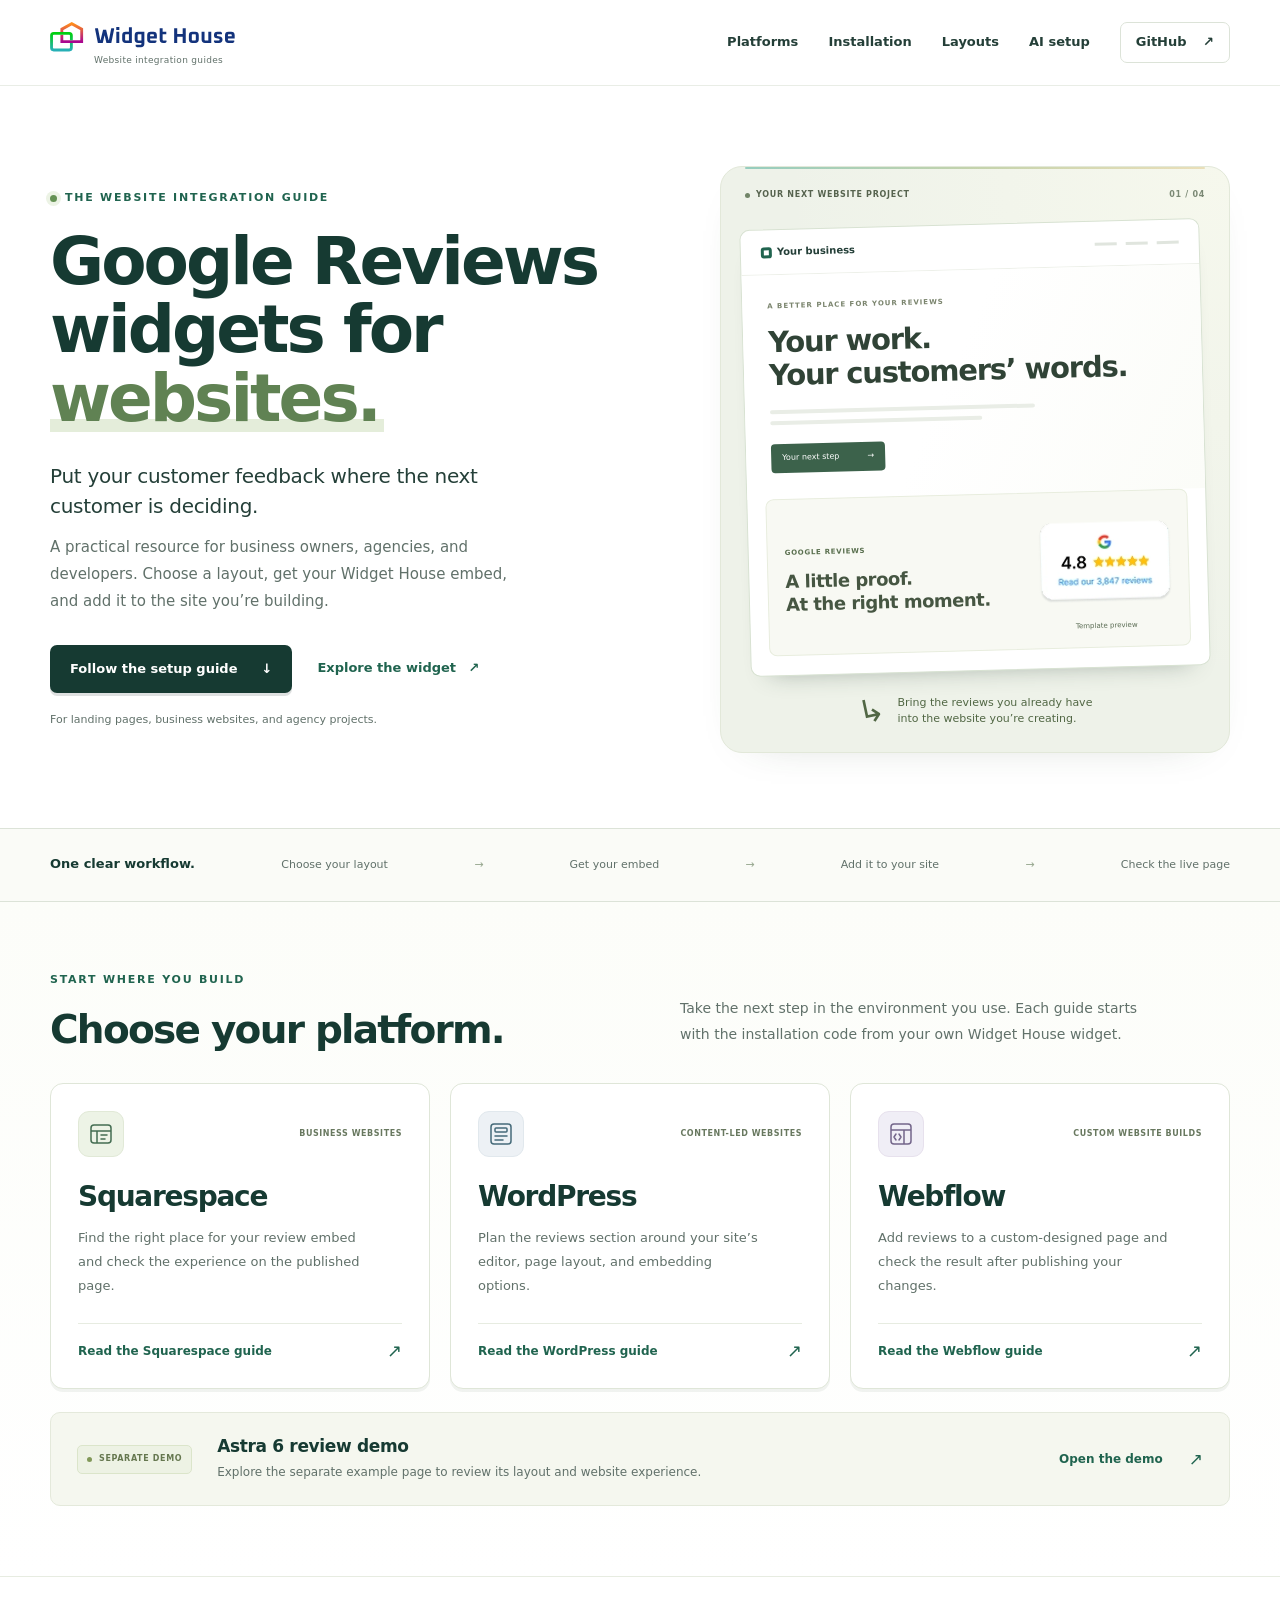
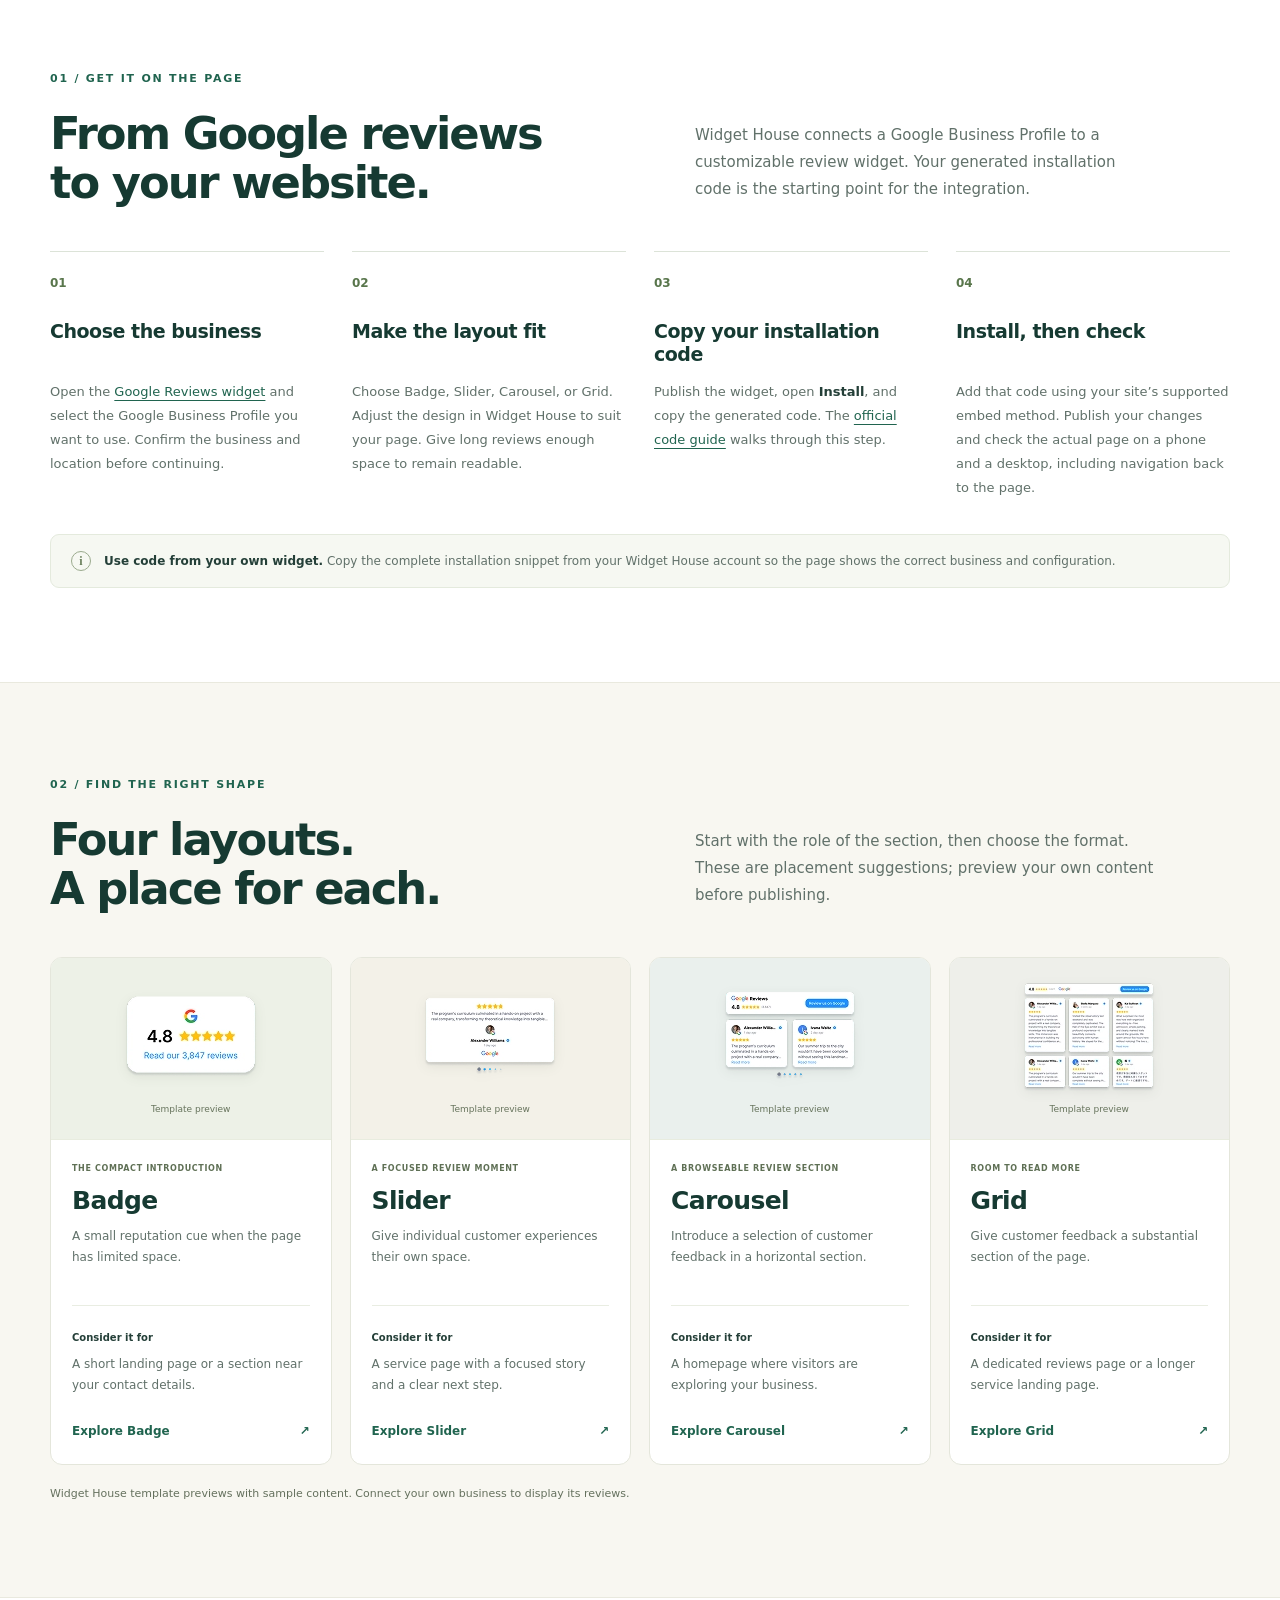
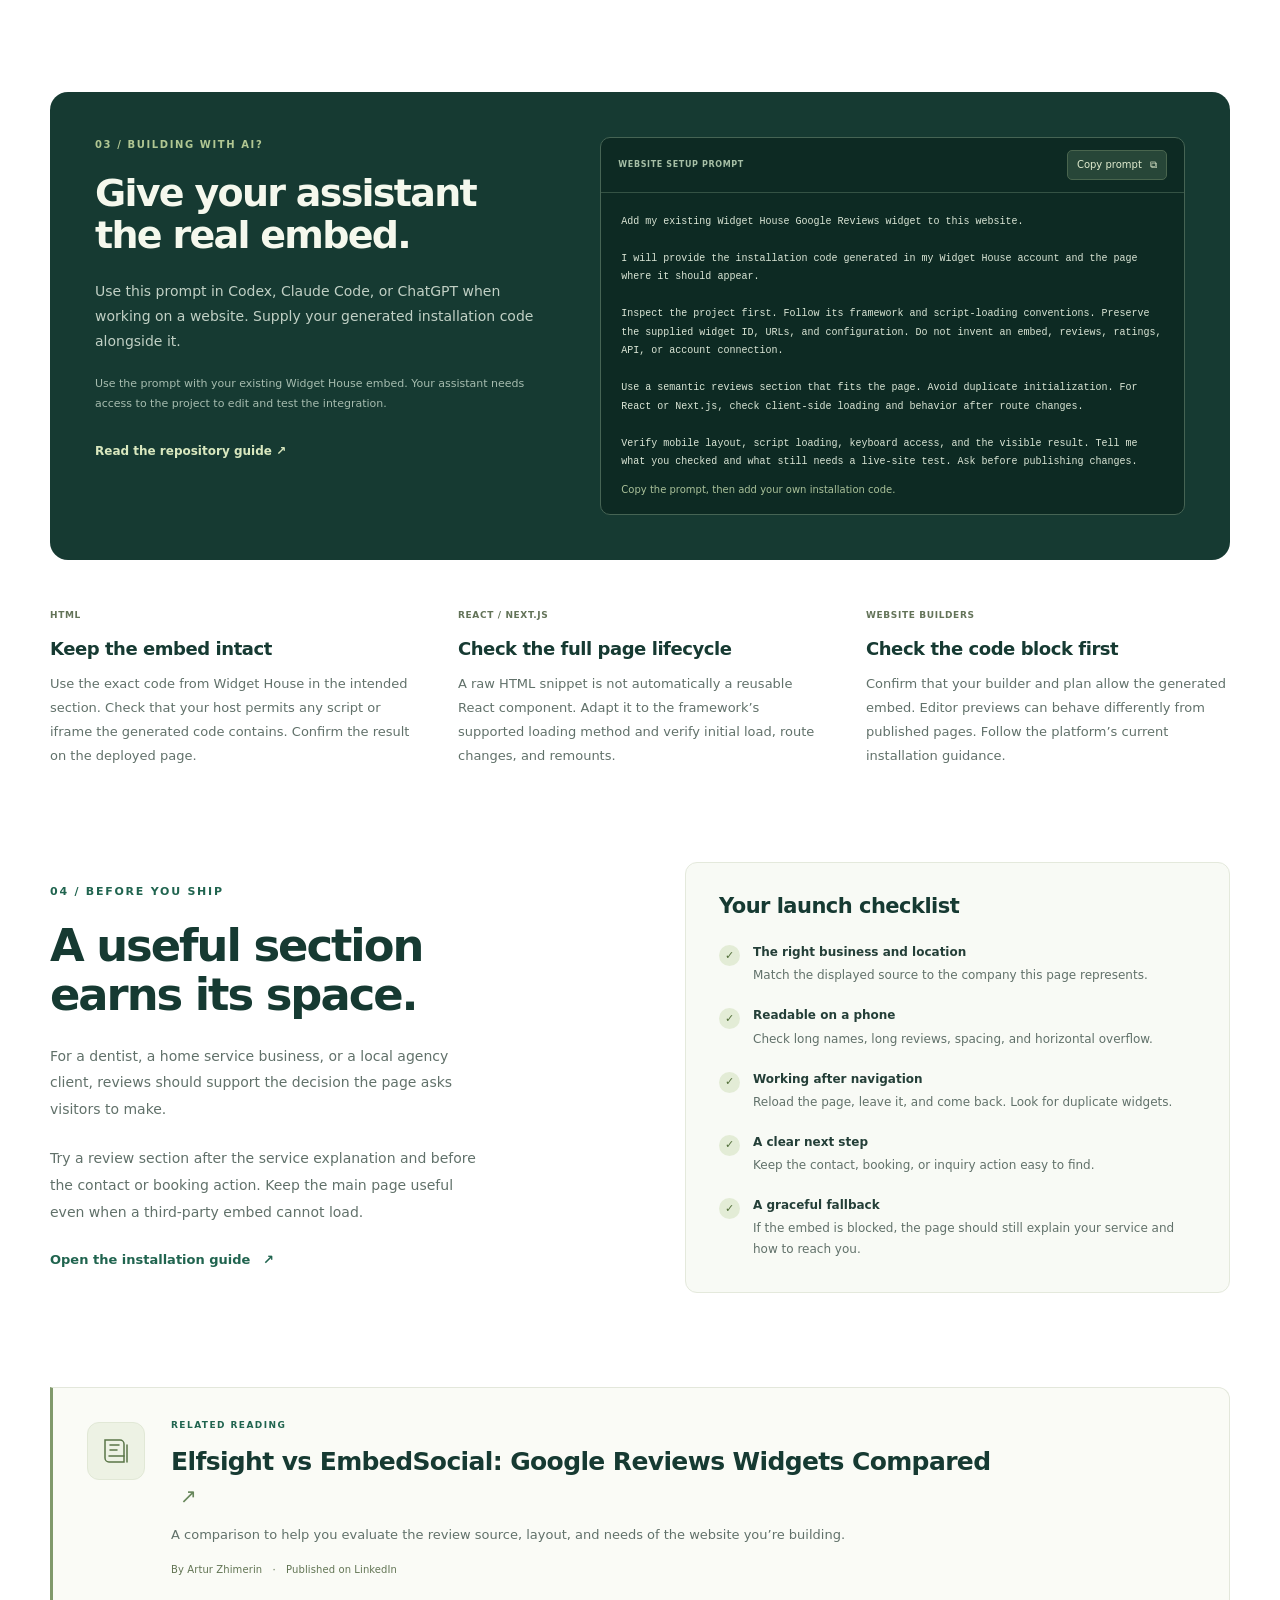
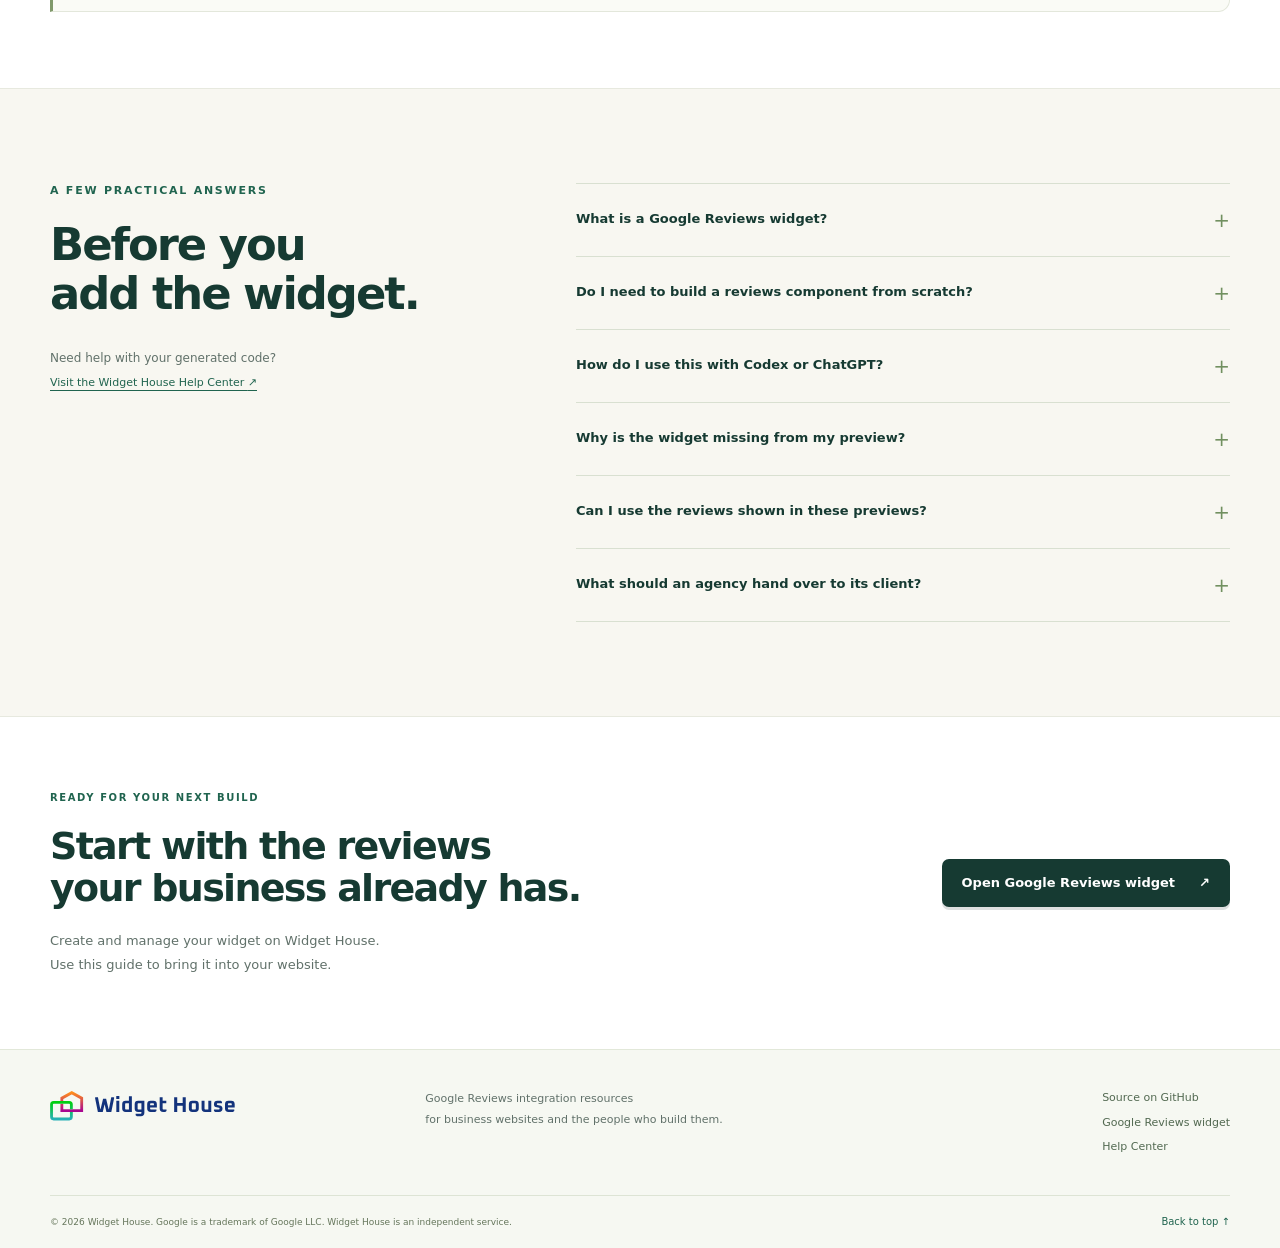
==== commit bb1da4bd: "Add platform guides, Astra example and Widget House visual identity" ====
--- a/index.html
+++ b/index.html
@@ -15,7 +15,14 @@
   <meta property="og:title" content="Google Reviews widgets for websites — Widget House developer guide">
   <meta property="og:description" content="A practical guide to choosing a review layout, installing your generated embed, and checking your website before launch.">
   <meta property="og:url" content="https://widget-house.github.io/google-reviews-widget/">
-  <meta name="twitter:card" content="summary">
+  <meta property="og:image" content="https://widget-house.github.io/google-reviews-widget/social-preview.png">
+  <meta property="og:image:type" content="image/png">
+  <meta property="og:image:width" content="1200">
+  <meta property="og:image:height" content="630">
+  <meta property="og:image:alt" content="Widget House Google Reviews website integration guides: layout guides, installation steps, and AI setup.">
+  <meta name="twitter:card" content="summary_large_image">
+  <meta name="twitter:image" content="https://widget-house.github.io/google-reviews-widget/social-preview.png">
+  <meta name="twitter:image:alt" content="Google Reviews for your next website — a practical resource from Widget House.">
   <meta name="twitter:title" content="Google Reviews widgets for websites | Widget House">
   <meta name="twitter:description" content="Layout guidance, installation steps, and an AI setup prompt for your next website project.">
   <script type="application/ld+json">
@@ -27,8 +34,8 @@
   <a class="skip-link" href="#main">Skip to content</a>
   <header class="site-header">
     <div class="shell header-inner">
-      <a class="brand" href="https://widget-house.com/" aria-label="Widget House home"><img src="favicon.svg" width="34" height="34" alt=""><span>Widget House<span class="brand-label">Developer resources</span></span></a>
-      <nav aria-label="Main navigation"><a href="#install">Installation</a><a href="#layouts">Layouts</a><a href="#ai-setup">AI setup</a><a class="nav-github" href="https://github.com/widget-house/google-reviews-widget">GitHub <span aria-hidden="true">↗</span></a></nav>
+      <a class="brand brand-authentic" href="https://widget-house.com/" aria-label="Widget House home"><img class="brand-logo" src="logo.svg" width="194" height="32" alt="Widget House"><span class="brand-label">Website integration guides</span></a>
+      <nav aria-label="Main navigation"><a href="#platforms">Platforms</a><a href="#install">Installation</a><a href="#layouts">Layouts</a><a href="#ai-setup">AI setup</a><a class="nav-github" href="https://github.com/widget-house/google-reviews-widget">GitHub <span aria-hidden="true">↗</span></a></nav>
     </div>
   </header>
   <main id="main">
@@ -52,6 +59,25 @@
       </div>
     </section>
     <div class="intro-strip"><div class="shell strip-inner"><p>One clear workflow.</p><span>Choose your layout</span><span aria-hidden="true">→</span><span>Get your embed</span><span aria-hidden="true">→</span><span>Add it to your site</span><span aria-hidden="true">→</span><span>Check the live page</span></div></div>
+
+    <section class="platform-section" id="platforms" aria-labelledby="platforms-title"><div class="shell section">
+      <div class="section-heading"><div><p class="eyebrow">START WHERE YOU BUILD</p><h2 id="platforms-title">Choose your platform.</h2></div><p>Take the next step in the environment you use. Each guide starts with the installation code from your own Widget House widget.</p></div>
+      <div class="platform-grid">
+        <a class="platform-card" href="squarespace-google-reviews.html" aria-labelledby="platform-squarespace-title">
+          <div class="platform-card-top"><span class="platform-symbol" aria-hidden="true"><svg width="28" height="28" viewBox="0 0 28 28" fill="none"><rect x="4" y="5" width="20" height="18" rx="3" stroke="currentColor" stroke-width="1.5"/><path d="M4 11h20M10 11v12" stroke="currentColor" stroke-width="1.5"/><path d="M14 15h6m-6 4h4" stroke="currentColor" stroke-width="1.5" stroke-linecap="round"/></svg></span><span class="platform-type">BUSINESS WEBSITES</span></div>
+          <h3 id="platform-squarespace-title">Squarespace</h3><p>Find the right place for your review embed and check the experience on the published page.</p><span class="platform-link">Read the Squarespace guide <span aria-hidden="true">↗</span></span>
+        </a>
+        <a class="platform-card" href="wordpress-google-reviews.html" aria-labelledby="platform-wordpress-title">
+          <div class="platform-card-top"><span class="platform-symbol" aria-hidden="true"><svg width="28" height="28" viewBox="0 0 28 28" fill="none"><rect x="4" y="4" width="20" height="20" rx="3" stroke="currentColor" stroke-width="1.5"/><rect x="8" y="8" width="12" height="4" rx="1" stroke="currentColor" stroke-width="1.5"/><path d="M8 16h12M8 20h8" stroke="currentColor" stroke-width="1.5" stroke-linecap="round"/></svg></span><span class="platform-type">CONTENT-LED WEBSITES</span></div>
+          <h3 id="platform-wordpress-title">WordPress</h3><p>Plan the reviews section around your site’s editor, page layout, and embedding options.</p><span class="platform-link">Read the WordPress guide <span aria-hidden="true">↗</span></span>
+        </a>
+        <a class="platform-card" href="webflow-google-reviews.html" aria-labelledby="platform-webflow-title">
+          <div class="platform-card-top"><span class="platform-symbol" aria-hidden="true"><svg width="28" height="28" viewBox="0 0 28 28" fill="none"><rect x="4" y="4" width="20" height="20" rx="3" stroke="currentColor" stroke-width="1.5"/><path d="M4 10h20M17 10v14" stroke="currentColor" stroke-width="1.5"/><path d="m9 14-2 3 2 3m3-6 2 3-2 3" stroke="currentColor" stroke-width="1.5" stroke-linecap="round" stroke-linejoin="round"/></svg></span><span class="platform-type">CUSTOM WEBSITE BUILDS</span></div>
+          <h3 id="platform-webflow-title">Webflow</h3><p>Add reviews to a custom-designed page and check the result after publishing your changes.</p><span class="platform-link">Read the Webflow guide <span aria-hidden="true">↗</span></span>
+        </a>
+      </div>
+      <aside class="demo-resource" aria-labelledby="demo-resource-title"><div class="demo-resource-label"><span class="demo-indicator" aria-hidden="true"></span>SEPARATE DEMO</div><div class="demo-resource-copy"><h3 id="demo-resource-title">Astra 6 review demo</h3><p>Explore the separate example page to review its layout and website experience.</p></div><a href="astra-6-review-demo.html">Open the demo <span aria-hidden="true">↗</span></a></aside>
+    </div></section>
 
     <section class="section shell" id="install" aria-labelledby="install-title">
       <div class="section-heading"><div><p class="eyebrow">01 / GET IT ON THE PAGE</p><h2 id="install-title">From Google reviews<br>to your website.</h2></div><p>Widget House connects a Google Business Profile to a customizable review widget. Your generated installation code is the starting point for the integration.</p></div>
@@ -94,6 +120,8 @@
       <div class="launch-checklist"><h3>Your launch checklist</h3><ul><li><span aria-hidden="true">✓</span><div><strong>The right business and location</strong><p>Match the displayed source to the company this page represents.</p></div></li><li><span aria-hidden="true">✓</span><div><strong>Readable on a phone</strong><p>Check long names, long reviews, spacing, and horizontal overflow.</p></div></li><li><span aria-hidden="true">✓</span><div><strong>Working after navigation</strong><p>Reload the page, leave it, and come back. Look for duplicate widgets.</p></div></li><li><span aria-hidden="true">✓</span><div><strong>A clear next step</strong><p>Keep the contact, booking, or inquiry action easy to find.</p></div></li><li><span aria-hidden="true">✓</span><div><strong>A graceful fallback</strong><p>If the embed is blocked, the page should still explain your service and how to reach you.</p></div></li></ul></div>
     </section>
 
+    <aside class="related-reading shell" aria-labelledby="related-reading-title"><div class="reading-card"><div class="reading-mark" aria-hidden="true"><svg width="34" height="34" viewBox="0 0 34 34" fill="none"><path d="M6 6h15a4 4 0 0 1 4 4v18H10a4 4 0 0 1-4-4V6Z" stroke="currentColor" stroke-width="1.5"/><path d="M10 22h15M11 11h9m-9 5h7M28 11v17" stroke="currentColor" stroke-width="1.5" stroke-linecap="round"/></svg></div><div class="reading-copy"><p class="eyebrow">RELATED READING</p><h2 id="related-reading-title"><a href="https://www.linkedin.com/pulse/elfsight-vs-embedsocial-google-reviews-when-widget-house-zhimerin-nltqc/">Elfsight vs EmbedSocial: Google Reviews Widgets Compared <span aria-hidden="true">↗</span></a></h2><p>A comparison to help you evaluate the review source, layout, and needs of the website you’re building.</p><p class="reading-byline">By Artur Zhimerin <span aria-hidden="true">·</span> Published on LinkedIn</p></div></div></aside>
+
     <section class="faq-section"><div class="shell section faq-inner"><div><p class="eyebrow">A FEW PRACTICAL ANSWERS</p><h2 id="faq-title">Before you<br>add the widget.</h2><p class="faq-intro">Need help with your generated code?<br><a href="https://widget-house.com/help/getting-started">Visit the Widget House Help Center <span aria-hidden="true">↗</span></a></p></div><div class="faqs" aria-labelledby="faq-title">
       <details><summary>What is a Google Reviews widget?<span aria-hidden="true">+</span></summary><p>It is an embedded website component that displays reviews from a connected Google Business Profile. Widget House provides the editor and installation code; you place that code on your website.</p></details>
       <details><summary>Do I need to build a reviews component from scratch?<span aria-hidden="true">+</span></summary><p>You can use Widget House’s generated embed instead of implementing the review display yourself. You still need to choose its placement and follow your website’s embedding requirements. A developer may be needed for a custom framework or a site with strict script policies.</p></details>
@@ -104,6 +132,6 @@
     </div></div></section>
     <section class="closing shell"><div><p class="eyebrow">READY FOR YOUR NEXT BUILD</p><h2>Start with the reviews<br>your business already has.</h2><p>Create and manage your widget on Widget House.<br>Use this guide to bring it into your website.</p></div><a class="button button-primary" href="https://widget-house.com/google-reviews">Open Google Reviews widget <span aria-hidden="true">↗</span></a></section>
   </main>
-  <footer class="site-footer"><div class="shell footer-main"><a class="brand" href="https://widget-house.com/"><img src="favicon.svg" width="30" height="30" alt=""><span>Widget House</span></a><p>Google Reviews integration resources<br>for business websites and the people who build them.</p><div class="footer-links"><a href="https://github.com/widget-house/google-reviews-widget">Source on GitHub</a><a href="https://widget-house.com/google-reviews">Google Reviews widget</a><a href="https://widget-house.com/help/getting-started">Help Center</a></div></div><div class="shell footer-bottom"><p>© 2026 Widget House. Google is a trademark of Google LLC. Widget House is an independent service.</p><a href="#main">Back to top ↑</a></div></footer>
+  <footer class="site-footer"><div class="shell footer-main"><a class="brand brand-authentic" href="https://widget-house.com/" aria-label="Widget House home"><img class="brand-logo" src="logo.svg" width="194" height="32" alt="Widget House"></a><p>Google Reviews integration resources<br>for business websites and the people who build them.</p><div class="footer-links"><a href="https://github.com/widget-house/google-reviews-widget">Source on GitHub</a><a href="https://widget-house.com/google-reviews">Google Reviews widget</a><a href="https://widget-house.com/help/getting-started">Help Center</a></div></div><div class="shell footer-bottom"><p>© 2026 Widget House. Google is a trademark of Google LLC. Widget House is an independent service.</p><a href="#main">Back to top ↑</a></div></footer>
 </body>
 </html>
--- a/styles.css
+++ b/styles.css
@@ -6,3 +6,106 @@
 @media(max-width:800px){.shell{width:calc(100% - 40px)}.header-inner{height:76px;gap:16px}.header-inner nav{gap:18px;font-size:11px}.header-inner nav .nav-github{padding:7px 10px}.nav-github span{margin-left:5px}.brand{font-size:17px}.brand img{width:30px}.hero{grid-template-columns:1fr 1fr;gap:25px;padding-block:50px}.hero h1{font-size:43px}.hero-lead{font-size:17px;margin-top:23px}.hero-description{font-size:13px;line-height:1.85}.hero .eyebrow{font-size:9px;letter-spacing:.1em}.hero .button-row{margin-top:24px;align-items:flex-start;flex-direction:column}.hero-visual{padding:16px 14px 0}.visual-label{font-size:6px;margin-bottom:17px}.sketch-body{padding:22px 17px}.sketch-title{font-size:24px}.sketch-overline{font-size:6px}.review-slot p{font-size:13px}.slot-caption{font-size:6px}.review-slot img{width:94px}.review-slot figcaption{font-size:6px}.visual-note{padding-block:17px}.visual-note p{font-size:9px}.intro-strip{display:none}.section{padding-block:65px}.section-heading{gap:30px;align-items:center}.section-heading>p{font-size:13px;line-height:1.9}.steps{grid-template-columns:repeat(2,1fr);gap:30px}.steps h3{min-height:auto;font-size:20px}.step-number{margin-bottom:17px}.layout-grid{grid-template-columns:repeat(2,1fr);gap:20px}.layout-preview{height:175px}.layout-content{padding:24px}.layout-content>p:not(.card-kicker){min-height:0}.card-kicker{font-size:9px}.layout-content>p:not(.card-kicker),.placement p{font-size:13px}.ai-panel{grid-template-columns:1fr;gap:30px;padding:34px}.ai-intro h2{font-size:37px}.ai-intro>p:not(.eyebrow){max-width:540px}.ai-intro>p.ai-detail{max-width:540px}.prompt-top>span{font-size:9px}#setup-prompt{font-size:11px}.framework-grid{gap:24px}.framework-grid h3{font-size:17px}.framework-grid p{font-size:12px}.launch-section{padding-top:0;gap:30px}.launch-checklist{padding:25px}.launch-intro>p:not(.eyebrow){font-size:13px}.launch-checklist h3{font-size:19px}.faq-inner{gap:30px;grid-template-columns:.85fr 1.15fr}.faqs summary{font-size:12px}.closing{padding-block:58px;gap:30px}.closing h2{font-size:31px}.closing .button{max-width:235px;padding:15px}.footer-main{grid-template-columns:1fr 1fr}.footer-main>p{grid-row:2;grid-column:1/-1}.footer-links{grid-column:2;grid-row:1/3}.footer-bottom{font-size:8px}}
 @media(max-width:600px){html{scroll-padding-top:110px}.shell{width:calc(100% - 40px)}.header-inner{height:auto;min-height:98px;flex-wrap:wrap;padding-block:14px;gap:12px}.brand{font-size:17px}.brand-label{font-size:9px}.brand img{width:29px;height:29px}.header-inner nav{width:100%;gap:0;justify-content:space-between;font-size:11px}.header-inner nav .nav-github{padding:0;border:0}.hero{grid-template-columns:1fr;padding-block:44px;gap:36px}.hero h1{font-size:48px;max-width:430px;line-height:1.06}.hero .eyebrow{font-size:9px;letter-spacing:.13em}.hero-lead{font-size:18px;max-width:340px}.hero-description{font-size:14px;max-width:420px;line-height:1.8}.hero .button-row{flex-direction:row;align-items:center;gap:17px}.hero .button{font-size:11px;padding:14px 15px;gap:14px}.hero .text-link{font-size:11px}.hero-footnote{font-size:10px;max-width:340px}.hero-visual{justify-self:stretch;max-width:none;padding:19px 20px 0}.visual-label{font-size:7px;margin-bottom:20px}.sketch-header{padding:13px 20px}.sketch-body{padding:25px}.sketch-title{font-size:30px}.sketch-overline{font-size:7px}.review-slot{padding:15px 18px;margin:0 17px 17px}.review-slot img{width:132px}.review-slot p{font-size:18px}.slot-caption{font-size:7px}.review-slot figcaption{font-size:7px}.visual-note{padding-block:20px}.visual-note p{font-size:10px}.section{padding-block:54px}.section-heading{grid-template-columns:1fr;gap:21px;margin-bottom:31px}.eyebrow{font-size:9px;margin-bottom:17px}.section-heading h2,h2{font-size:34px}.section-heading>p{font-size:14px;max-width:440px}.steps{grid-template-columns:1fr;gap:25px}.steps li{display:grid;grid-template-columns:35px 1fr;gap:0 12px;padding-top:21px}.step-number{grid-row:1/3;margin:0;padding-top:4px}.steps h3{font-size:20px;min-height:auto;margin-bottom:10px}.steps p{grid-column:2;font-size:13px}.inline-note{padding:17px 15px;align-items:flex-start;margin-top:28px;gap:10px}.note-symbol{margin-top:2px}.inline-note p{font-size:11px}.layout-grid{gap:15px}.layout-preview{height:151px;gap:7px}.layout-preview img{width:118px;height:99px}.layout-preview>span{font-size:8px}.layout-content{padding:17px 14px}.card-kicker{font-size:7px;min-height:23px;letter-spacing:.07em}.layout-content h3{font-size:23px}.layout-content>p:not(.card-kicker){font-size:12px;line-height:1.7;min-height:83px}.placement{padding-top:12px;margin-top:12px}.placement>span{font-size:9px}.placement p{font-size:11px;line-height:1.75}.layout-content>a{font-size:11px;margin-top:22px}.section-caption{font-size:10px;line-height:1.8}.ai-panel{padding:26px 20px;gap:28px;border-radius:13px}.ai-intro h2{font-size:32px}.ai-intro>p:not(.eyebrow){font-size:13px}.ai-intro>p.ai-detail{font-size:10px}.prompt-top{padding:11px 12px}.prompt-top>span{font-size:7px}.prompt-top button{font-size:9px;padding:6px 7px}.prompt-top button span{margin-left:2px}#setup-prompt{font-size:10px;line-height:1.85;padding:17px 14px 11px}#copy-status{padding:0 14px 14px;font-size:9px}.framework-grid{grid-template-columns:1fr;gap:25px;padding-top:30px}.framework-grid article{border-bottom:1px solid var(--line);padding-bottom:25px}.framework-grid article:last-child{border-bottom:0;padding-bottom:0}.framework-grid h3{font-size:20px;margin-top:8px}.framework-grid p{font-size:13px}.launch-section{grid-template-columns:1fr;padding-top:0;gap:28px}.launch-intro>p:not(.eyebrow){font-size:14px}.launch-checklist{padding:26px 22px}.launch-checklist h3{font-size:23px}.launch-checklist strong{font-size:12px}.launch-checklist p{font-size:12px}.faq-inner{grid-template-columns:1fr;gap:30px}.faq-intro{font-size:12px;margin-top:20px}.faq-intro a{font-size:12px}.faqs summary{font-size:13px;padding-block:19px;line-height:1.6}.faqs details>p{font-size:13px}.closing{flex-direction:column;align-items:flex-start;padding-block:51px;gap:25px}.closing h2{font-size:34px}.closing p:not(.eyebrow){font-size:13px}.closing .button{max-width:none}.footer-main{padding-block:30px;gap:23px;grid-template-columns:1fr}.footer-main>p{grid-column:1;grid-row:auto;font-size:11px}.footer-links{justify-self:start;grid-column:1;grid-row:auto;gap:10px}.footer-links a{font-size:12px}.footer-bottom{align-items:flex-start;font-size:9px;gap:18px;padding-block:20px}.footer-bottom p{max-width:220px}.footer-bottom a{font-size:9px}}
 @media(prefers-reduced-motion:reduce){html{scroll-behavior:auto}.button-primary{transition:none}.button-primary:hover{transform:none}}
+
+/* The brand lockup preserves the original icon and vector wordmark. */
+.brand-authentic{flex-direction:column;align-items:flex-start;gap:3px}
+.brand-authentic .brand-logo{width:194px;height:32px;max-width:none}
+.brand-authentic .brand-label{margin:0 0 0 44px;font-size:9px;letter-spacing:.035em;color:#61716a}
+.hero h1 span{background:linear-gradient(transparent 77%,#e4edda 77%,#e4edda 93%,transparent 93%);padding-right:5px}
+.hero-visual{background:radial-gradient(ellipse at 100% 0%,#f6f8ed 0,transparent 62%),#eef2e9;box-shadow:0 14px 44px -36px #31463160}
+.hero-visual::before{content:"";position:absolute;top:0;left:24px;right:24px;height:2px;background:linear-gradient(90deg,#269e8970,#8ba85c70,#dbbf7670);border-radius:2px}
+
+/* Platform navigation is a separate resource, not a compatibility claim. */
+.platform-section{background:linear-gradient(180deg,#fcfdf9 0%,#fff 100%);border-bottom:1px solid #e7ece1}
+.platform-section .section{padding-block:70px}
+.platform-section .section-heading{margin-bottom:31px;gap:80px}
+.platform-section h2{font-size:39px}
+.platform-section .section-heading>p{font-size:14px;line-height:1.85}
+.platform-grid{display:grid;grid-template-columns:repeat(3,minmax(0,1fr));gap:20px}
+.platform-card{display:flex;flex-direction:column;min-width:0;padding:27px;border:1px solid #dfe6d8;border-radius:13px;text-decoration:none;color:var(--text);background:#fff;box-shadow:0 3px 0 #203e2710;transition:border-color .18s,box-shadow .18s,transform .18s}
+.platform-card:hover{border-color:#91ad85;box-shadow:0 12px 27px -20px #23493280;transform:translateY(-3px);text-decoration:none}
+.platform-card-top{display:flex;align-items:center;justify-content:space-between;gap:13px;margin-bottom:25px}
+.platform-symbol{display:flex;align-items:center;justify-content:center;flex:0 0 46px;width:46px;height:46px;border-radius:11px;color:#446d52;background:#edf3e6;border:1px solid #e1e9d7}
+.platform-card:nth-child(2) .platform-symbol{background:#edf1f5;border-color:#e1e8ed;color:#456a79}
+.platform-card:nth-child(3) .platform-symbol{background:#f0eef6;border-color:#e7e1ed;color:#73658a}
+.platform-type{font-size:8px;font-weight:700;line-height:1.65;letter-spacing:.07em;color:#68785f;text-align:right}
+.platform-card h3{font-size:28px;letter-spacing:-.045em;font-weight:630;margin-bottom:13px}
+.platform-card>p{font-size:13px;line-height:1.85;color:var(--muted);max-width:290px;flex:1}
+.platform-link{display:flex;align-items:center;justify-content:space-between;gap:15px;border-top:1px solid #e7ece1;padding-top:18px;margin-top:25px;font-size:12px;font-weight:650;color:var(--green)}
+.platform-link>span{font-size:18px;font-weight:400;line-height:1}
+.demo-resource{display:flex;align-items:center;gap:25px;background:#f5f7ef;border:1px solid #e4e9db;border-radius:10px;padding:22px 26px;margin-top:23px}
+.demo-resource-label{display:flex;align-items:center;gap:7px;flex-shrink:0;font-size:8px;font-weight:750;letter-spacing:.08em;color:#65774f;border:1px solid #dbe5ca;background:#edf2e4;padding:7px 9px;border-radius:5px}
+.demo-indicator{width:5px;height:5px;border-radius:50%;background:#819858}
+.demo-resource-copy{flex:1;min-width:0}
+.demo-resource-copy h3{font-size:17px;letter-spacing:-.02em;line-height:1.4;font-weight:650;margin-bottom:3px}
+.demo-resource-copy p{font-size:12px;color:var(--muted);line-height:1.8}
+.demo-resource>a{display:inline-flex;align-items:center;justify-content:space-between;gap:26px;flex-shrink:0;font-size:12px;font-weight:650;text-decoration:none;line-height:1.6;padding-block:8px}
+.demo-resource>a:hover{text-decoration:underline}
+.demo-resource>a>span{font-size:17px;font-weight:450}
+@media(max-width:1050px){
+  .header-inner nav{gap:24px}
+  .platform-card{padding:23px}
+  .platform-card-top{gap:10px}
+  .platform-type{font-size:7px}
+  .platform-link{font-size:11px}
+  .demo-resource{gap:20px}
+}
+@media(max-width:800px){
+  .brand-authentic .brand-logo{width:175px;height:auto}
+  .brand-authentic .brand-label{margin-left:40px;font-size:8px}
+  .header-inner nav{gap:17px}
+  .platform-section .section{padding-block:56px}
+  .platform-section .section-heading{gap:35px}
+  .platform-section h2{font-size:34px}
+  .platform-grid{gap:13px}
+  .platform-card{padding:20px 18px}
+  .platform-card-top{align-items:flex-start;flex-direction:column;gap:11px;margin-bottom:20px}
+  .platform-type{text-align:left;min-height:23px;font-size:7px}
+  .platform-card h3{font-size:25px}
+  .platform-card>p{font-size:12px}
+  .platform-link{font-size:10px;gap:9px}
+  .demo-resource{padding:21px;gap:19px}
+  .demo-resource-label{font-size:7px}
+  .demo-resource-copy h3{font-size:16px}
+  .demo-resource-copy p{font-size:11px}
+  .demo-resource>a{gap:13px;font-size:11px}
+}
+@media(max-width:600px){
+  .brand-authentic .brand-logo{width:174px;height:auto}
+  .brand-authentic .brand-label{margin-left:40px;font-size:8px}
+  .header-inner nav{gap:0;font-size:10px}
+  .platform-section .section{padding-block:44px 48px}
+  .platform-section .section-heading{gap:18px;margin-bottom:26px}
+  .platform-section .section-heading>p{font-size:13px}
+  .platform-section h2{font-size:34px}
+  .platform-grid{grid-template-columns:1fr;gap:15px}
+  .platform-card{padding:24px}
+  .platform-card-top{align-items:center;flex-direction:row;margin-bottom:22px}
+  .platform-type{font-size:8px;min-height:0;text-align:right}
+  .platform-symbol{width:44px;height:44px;flex-basis:44px}
+  .platform-card h3{font-size:28px;margin-bottom:12px}
+  .platform-card>p{max-width:none;font-size:13px}
+  .platform-link{font-size:12px;padding-top:16px;margin-top:23px}
+  .demo-resource{display:grid;grid-template-columns:1fr;gap:14px;padding:22px;margin-top:20px}
+  .demo-resource-label{justify-self:start;font-size:8px}
+  .demo-resource-copy h3{font-size:19px;margin-bottom:6px}
+  .demo-resource-copy p{font-size:12px}
+  .demo-resource>a{justify-self:start;gap:29px;font-size:12px;padding-block:3px}
+  .footer-main .brand-authentic .brand-logo{width:182px;height:auto}
+}
+@media(prefers-reduced-motion:reduce){.platform-card{transition:none}.platform-card:hover{transform:none}}
+
+.related-reading{padding-bottom:76px}
+.reading-card{display:flex;align-items:flex-start;gap:26px;padding:31px 34px;border:1px solid #e3e7db;border-left:3px solid #80996b;border-radius:0 12px 12px 0;background:#fafbf6}
+.reading-mark{display:flex;align-items:center;justify-content:center;flex:0 0 58px;width:58px;height:58px;background:#edf2e4;border:1px solid #e1e8d6;border-radius:12px;color:#597547;margin-top:3px}
+.reading-copy{flex:1;min-width:0}
+.reading-copy .eyebrow{font-size:9px;margin-bottom:12px}
+.reading-copy h2{font-size:25px;line-height:1.35;letter-spacing:-.025em;max-width:850px}
+.reading-copy h2 a{color:var(--ink);text-decoration:none}
+.reading-copy h2 a:hover{text-decoration:underline}
+.reading-copy h2 a span{font-size:20px;margin-left:9px;color:#67875b;font-weight:400;white-space:nowrap}
+.reading-copy>p:not(.eyebrow){font-size:13px;line-height:1.85;color:var(--muted);margin-top:11px}
+.reading-copy>p.reading-byline{font-size:10px;color:#617453;margin-top:14px;letter-spacing:.01em}
+.reading-byline>span{margin-inline:7px}
+@media(max-width:800px){.related-reading{padding-bottom:57px}.reading-card{padding:27px;gap:21px}.reading-copy h2{font-size:23px}.reading-copy>p:not(.eyebrow){font-size:12px}.reading-copy>p.reading-byline{font-size:10px}}
+@media(max-width:600px){.related-reading{padding-bottom:49px}.reading-card{padding:23px 22px;gap:17px;flex-direction:column}.reading-mark{width:46px;height:46px;flex-basis:46px;border-radius:10px}.reading-mark svg{width:28px;height:28px}.reading-copy h2{font-size:23px;line-height:1.4}.reading-copy h2 a span{font-size:18px}.reading-copy>p:not(.eyebrow){font-size:12px}.reading-copy>p.reading-byline{font-size:10px;line-height:1.8}}
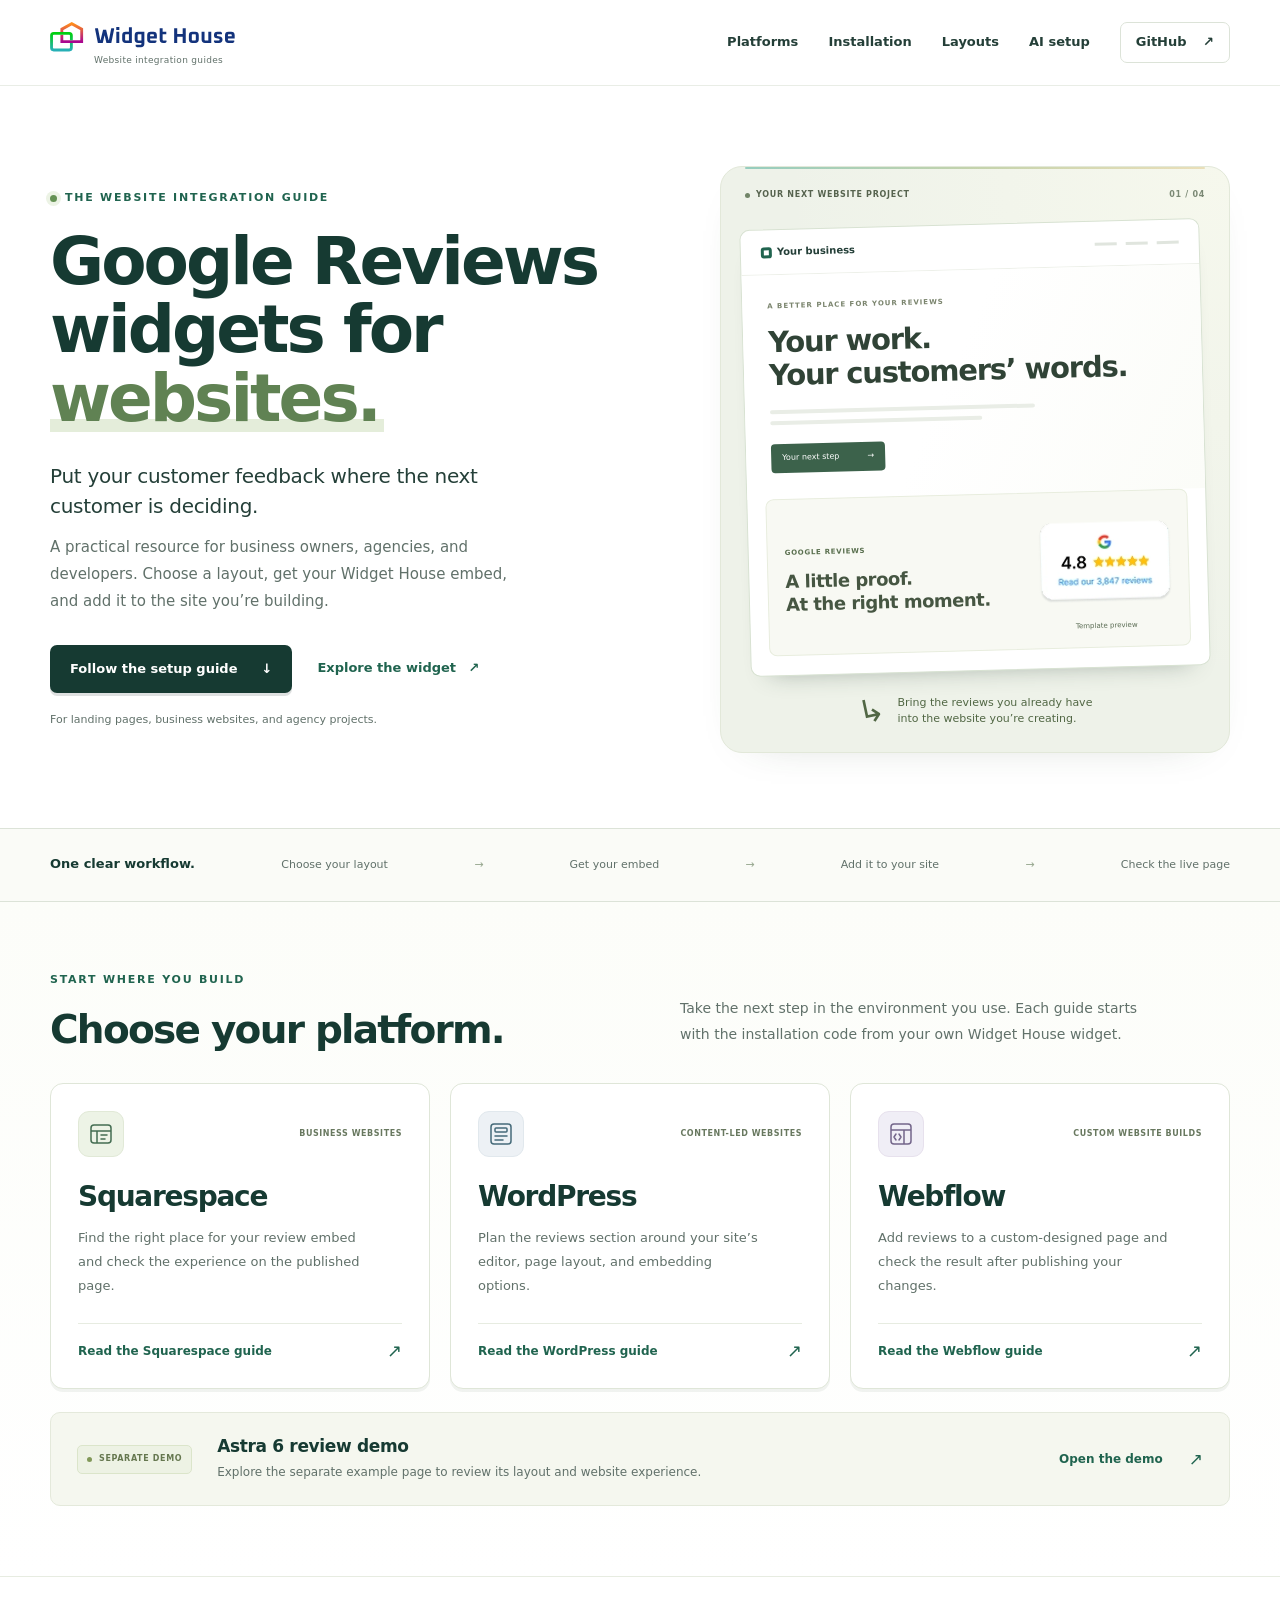
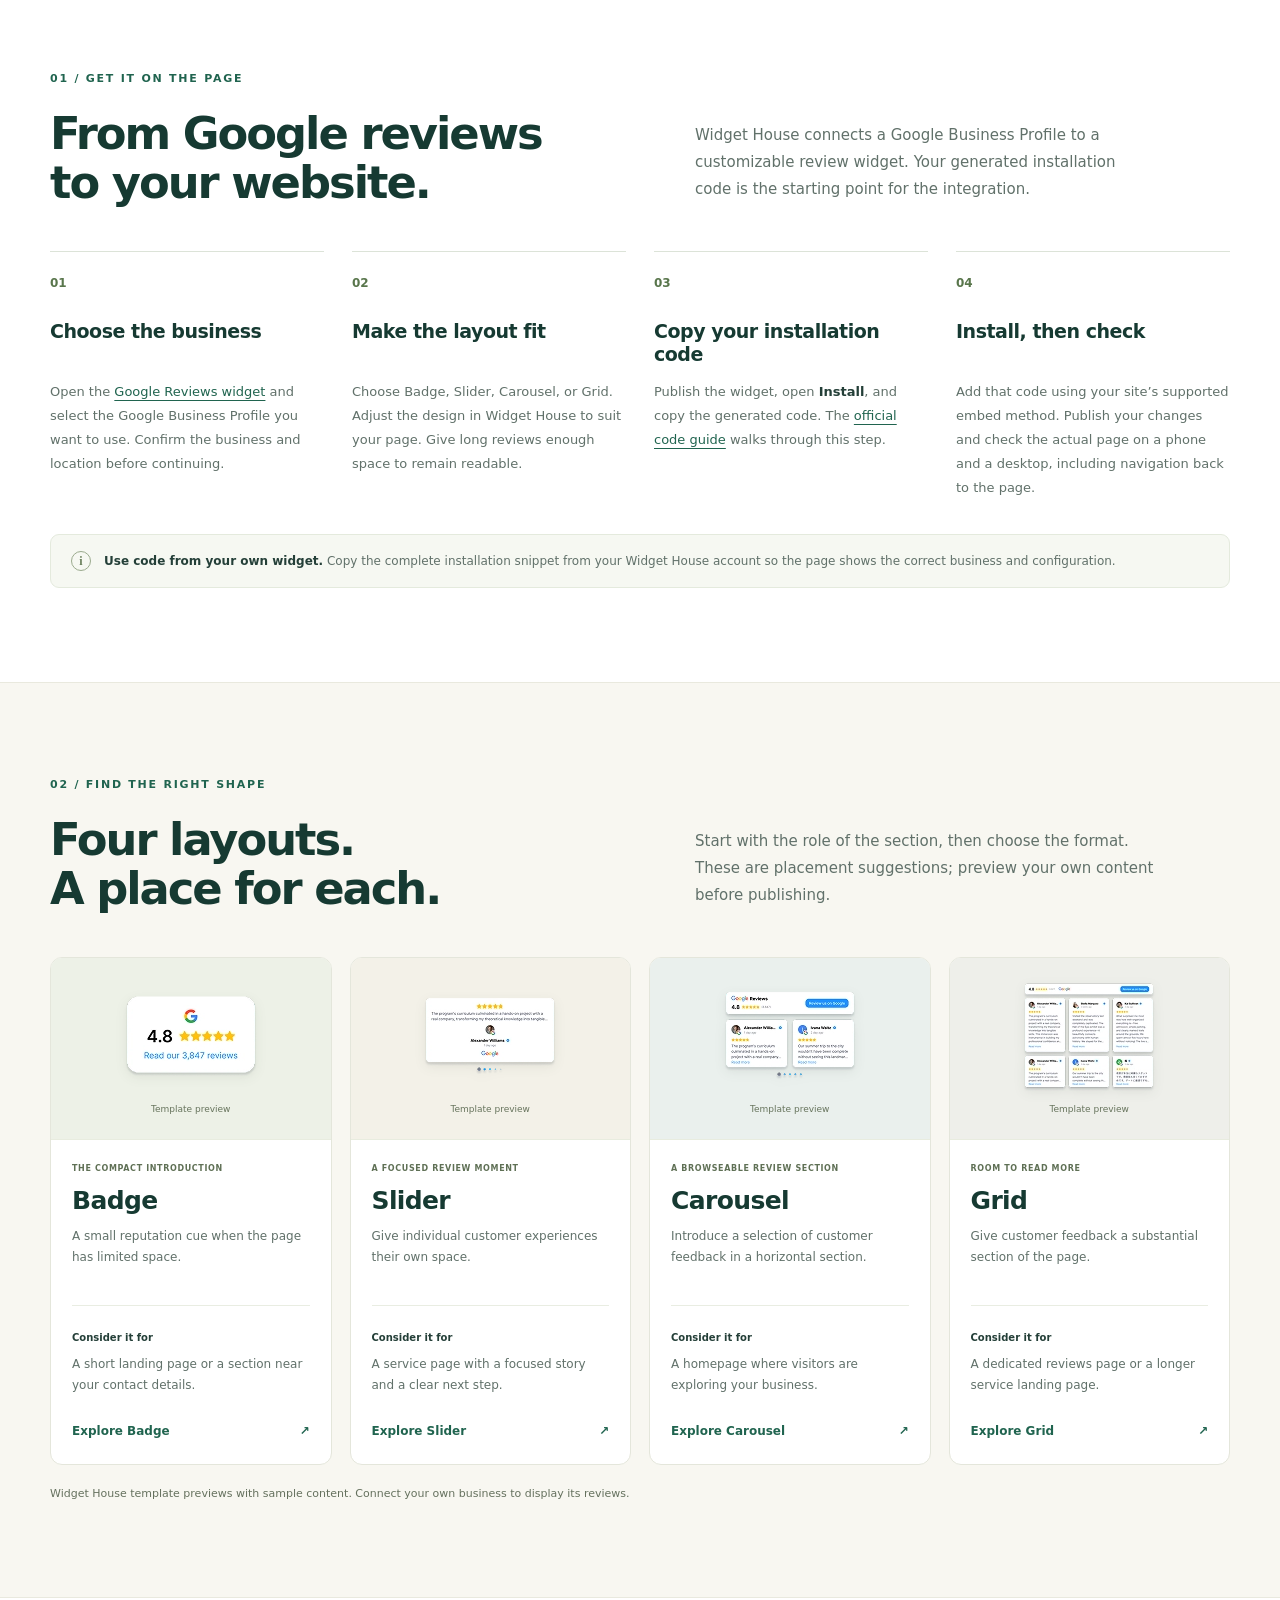
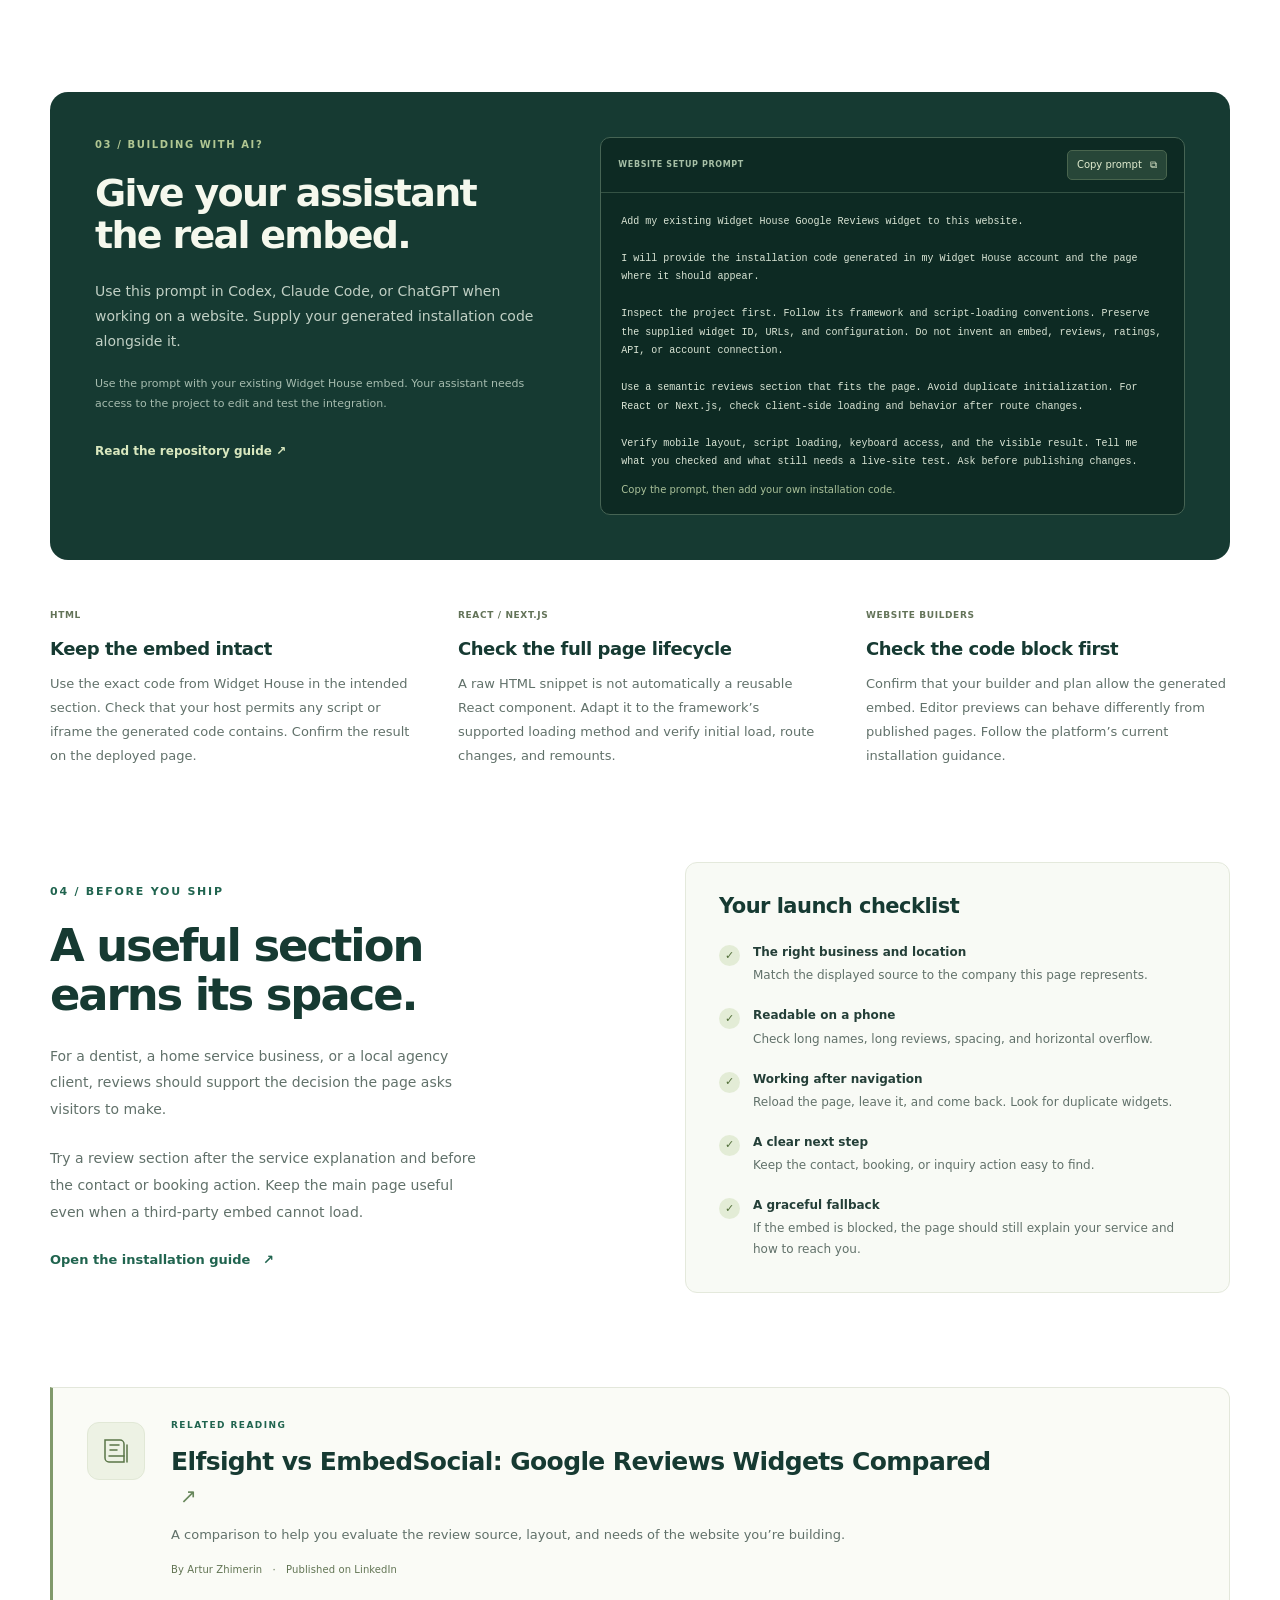
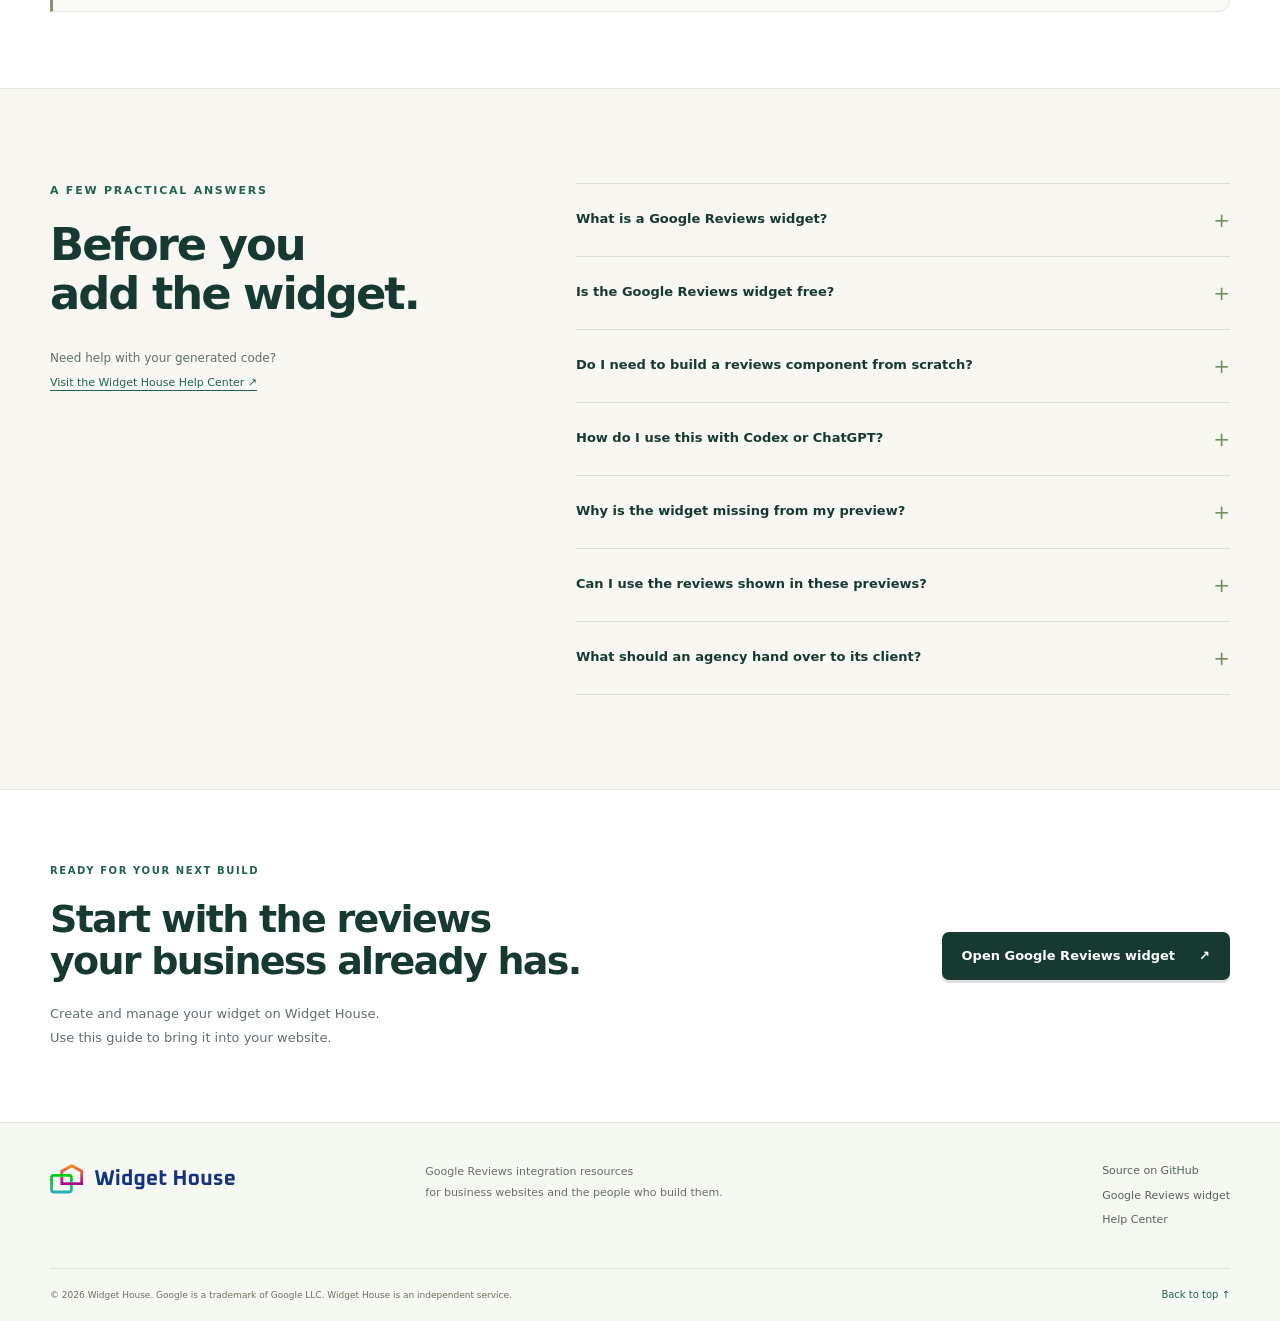
==== commit da116004: "Clarify Widget House Reviews integration Use Widget House Reviews branding and explain the Google Ma" ====
--- a/index.html
+++ b/index.html
@@ -1,137 +1,138 @@
-<!doctype html>
-<html lang="en-US">
-<head>
-  <meta charset="utf-8">
-  <meta name="viewport" content="width=device-width, initial-scale=1">
-  <meta name="theme-color" content="#143e35">
-  <title>Google Reviews Widgets for Websites: Developer Guide | Widget House</title>
-  <meta name="description" content="Add Widget House Google Reviews to your website. Compare four layouts, follow the embed workflow, and use an AI setup prompt for HTML, React, or Next.js projects.">
-  <link rel="canonical" href="https://widget-house.github.io/google-reviews-widget/">
-  <link rel="icon" href="favicon.svg" type="image/svg+xml">
-  <link rel="stylesheet" href="styles.css">
-  <meta property="og:type" content="website">
-  <meta property="og:locale" content="en_US">
-  <meta property="og:site_name" content="Widget House">
-  <meta property="og:title" content="Google Reviews widgets for websites — Widget House developer guide">
-  <meta property="og:description" content="A practical guide to choosing a review layout, installing your generated embed, and checking your website before launch.">
-  <meta property="og:url" content="https://widget-house.github.io/google-reviews-widget/">
-  <meta property="og:image" content="https://widget-house.github.io/google-reviews-widget/social-preview.png">
-  <meta property="og:image:type" content="image/png">
-  <meta property="og:image:width" content="1200">
-  <meta property="og:image:height" content="630">
-  <meta property="og:image:alt" content="Widget House Google Reviews website integration guides: layout guides, installation steps, and AI setup.">
-  <meta name="twitter:card" content="summary_large_image">
-  <meta name="twitter:image" content="https://widget-house.github.io/google-reviews-widget/social-preview.png">
-  <meta name="twitter:image:alt" content="Google Reviews for your next website — a practical resource from Widget House.">
-  <meta name="twitter:title" content="Google Reviews widgets for websites | Widget House">
-  <meta name="twitter:description" content="Layout guidance, installation steps, and an AI setup prompt for your next website project.">
-  <script type="application/ld+json">
-  {"@context":"https://schema.org","@graph":[{"@type":"Organization","@id":"https://widget-house.com/#organization","name":"Widget House","url":"https://widget-house.com/","sameAs":["https://github.com/widget-house"]},{"@type":"WebPage","@id":"https://widget-house.github.io/google-reviews-widget/#webpage","url":"https://widget-house.github.io/google-reviews-widget/","name":"Google Reviews Widgets for Websites: Developer Guide","description":"A developer guide to choosing layouts and installing Widget House Google Reviews using the generated embed code.","inLanguage":"en-US","publisher":{"@id":"https://widget-house.com/#organization"},"about":{"@type":"Thing","name":"Installing Google Reviews widgets on websites"}}]}
-  </script>
-  <script src="script.js" defer></script>
-</head>
-<body>
-  <a class="skip-link" href="#main">Skip to content</a>
-  <header class="site-header">
-    <div class="shell header-inner">
-      <a class="brand brand-authentic" href="https://widget-house.com/" aria-label="Widget House home"><img class="brand-logo" src="logo.svg" width="194" height="32" alt="Widget House"><span class="brand-label">Website integration guides</span></a>
-      <nav aria-label="Main navigation"><a href="#platforms">Platforms</a><a href="#install">Installation</a><a href="#layouts">Layouts</a><a href="#ai-setup">AI setup</a><a class="nav-github" href="https://github.com/widget-house/google-reviews-widget">GitHub <span aria-hidden="true">↗</span></a></nav>
-    </div>
-  </header>
-  <main id="main">
-    <section class="hero shell" aria-labelledby="hero-title">
-      <div class="hero-copy">
-        <p class="eyebrow"><span class="status-dot" aria-hidden="true"></span>THE WEBSITE INTEGRATION GUIDE</p>
-        <h1 id="hero-title">Google Reviews widgets for <span>websites.</span></h1>
-        <p class="hero-lead">Put your customer feedback where the next customer is deciding.</p>
-        <p class="hero-description">A practical resource for business owners, agencies, and developers. Choose a layout, get your Widget House embed, and add it to the site you’re building.</p>
-        <div class="button-row"><a class="button button-primary" href="#install">Follow the setup guide <span aria-hidden="true">↓</span></a><a class="text-link" href="https://widget-house.com/google-reviews">Explore the widget <span aria-hidden="true">↗</span></a></div>
-        <p class="hero-footnote">For landing pages, business websites, and agency projects.</p>
-      </div>
-      <div class="hero-visual" aria-label="Illustrated website planning board with an authentic Widget House template preview">
-        <div class="visual-label"><span class="tiny-dot" aria-hidden="true"></span> YOUR NEXT WEBSITE PROJECT <span class="visual-label-end">01 / 04</span></div>
-        <div class="site-sketch">
-          <div class="sketch-header"><span class="sketch-logo" aria-hidden="true"></span><span>Your business</span><div class="sketch-nav" aria-hidden="true"><i></i><i></i><i></i></div></div>
-          <div class="sketch-body"><p class="sketch-overline">A BETTER PLACE FOR YOUR REVIEWS</p><p class="sketch-title">Your work.<br>Your customers’ words.</p><div class="skeleton-lines" aria-hidden="true"><i></i><i></i></div><span class="sketch-cta">Your next step <span aria-hidden="true">→</span></span></div>
-          <div class="review-slot"><div><span class="slot-caption">GOOGLE REVIEWS</span><p>A little proof.<br>At the right moment.</p></div><figure><img src="google-reviews-badge.webp" alt="Widget House Badge template preview with sample rating content" width="132" height="111"><figcaption>Template preview</figcaption></figure></div>
-        </div>
-        <div class="visual-note"><span class="note-icon" aria-hidden="true">↳</span><p>Bring the reviews you already have<br>into the website you’re creating.</p></div>
-      </div>
-    </section>
-    <div class="intro-strip"><div class="shell strip-inner"><p>One clear workflow.</p><span>Choose your layout</span><span aria-hidden="true">→</span><span>Get your embed</span><span aria-hidden="true">→</span><span>Add it to your site</span><span aria-hidden="true">→</span><span>Check the live page</span></div></div>
-
-    <section class="platform-section" id="platforms" aria-labelledby="platforms-title"><div class="shell section">
-      <div class="section-heading"><div><p class="eyebrow">START WHERE YOU BUILD</p><h2 id="platforms-title">Choose your platform.</h2></div><p>Take the next step in the environment you use. Each guide starts with the installation code from your own Widget House widget.</p></div>
-      <div class="platform-grid">
-        <a class="platform-card" href="squarespace-google-reviews.html" aria-labelledby="platform-squarespace-title">
-          <div class="platform-card-top"><span class="platform-symbol" aria-hidden="true"><svg width="28" height="28" viewBox="0 0 28 28" fill="none"><rect x="4" y="5" width="20" height="18" rx="3" stroke="currentColor" stroke-width="1.5"/><path d="M4 11h20M10 11v12" stroke="currentColor" stroke-width="1.5"/><path d="M14 15h6m-6 4h4" stroke="currentColor" stroke-width="1.5" stroke-linecap="round"/></svg></span><span class="platform-type">BUSINESS WEBSITES</span></div>
-          <h3 id="platform-squarespace-title">Squarespace</h3><p>Find the right place for your review embed and check the experience on the published page.</p><span class="platform-link">Read the Squarespace guide <span aria-hidden="true">↗</span></span>
-        </a>
-        <a class="platform-card" href="wordpress-google-reviews.html" aria-labelledby="platform-wordpress-title">
-          <div class="platform-card-top"><span class="platform-symbol" aria-hidden="true"><svg width="28" height="28" viewBox="0 0 28 28" fill="none"><rect x="4" y="4" width="20" height="20" rx="3" stroke="currentColor" stroke-width="1.5"/><rect x="8" y="8" width="12" height="4" rx="1" stroke="currentColor" stroke-width="1.5"/><path d="M8 16h12M8 20h8" stroke="currentColor" stroke-width="1.5" stroke-linecap="round"/></svg></span><span class="platform-type">CONTENT-LED WEBSITES</span></div>
-          <h3 id="platform-wordpress-title">WordPress</h3><p>Plan the reviews section around your site’s editor, page layout, and embedding options.</p><span class="platform-link">Read the WordPress guide <span aria-hidden="true">↗</span></span>
-        </a>
-        <a class="platform-card" href="webflow-google-reviews.html" aria-labelledby="platform-webflow-title">
-          <div class="platform-card-top"><span class="platform-symbol" aria-hidden="true"><svg width="28" height="28" viewBox="0 0 28 28" fill="none"><rect x="4" y="4" width="20" height="20" rx="3" stroke="currentColor" stroke-width="1.5"/><path d="M4 10h20M17 10v14" stroke="currentColor" stroke-width="1.5"/><path d="m9 14-2 3 2 3m3-6 2 3-2 3" stroke="currentColor" stroke-width="1.5" stroke-linecap="round" stroke-linejoin="round"/></svg></span><span class="platform-type">CUSTOM WEBSITE BUILDS</span></div>
-          <h3 id="platform-webflow-title">Webflow</h3><p>Add reviews to a custom-designed page and check the result after publishing your changes.</p><span class="platform-link">Read the Webflow guide <span aria-hidden="true">↗</span></span>
-        </a>
-      </div>
-      <aside class="demo-resource" aria-labelledby="demo-resource-title"><div class="demo-resource-label"><span class="demo-indicator" aria-hidden="true"></span>SEPARATE DEMO</div><div class="demo-resource-copy"><h3 id="demo-resource-title">Astra 6 review demo</h3><p>Explore the separate example page to review its layout and website experience.</p></div><a href="astra-6-review-demo.html">Open the demo <span aria-hidden="true">↗</span></a></aside>
-    </div></section>
-
-    <section class="section shell" id="install" aria-labelledby="install-title">
-      <div class="section-heading"><div><p class="eyebrow">01 / GET IT ON THE PAGE</p><h2 id="install-title">From Google reviews<br>to your website.</h2></div><p>Widget House connects a Google Business Profile to a customizable review widget. Your generated installation code is the starting point for the integration.</p></div>
-      <ol class="steps">
-        <li><span class="step-number">01</span><h3>Choose the business</h3><p>Open the <a href="https://widget-house.com/google-reviews">Google Reviews widget</a> and select the Google Business Profile you want to use. Confirm the business and location before continuing.</p></li>
-        <li><span class="step-number">02</span><h3>Make the layout fit</h3><p>Choose Badge, Slider, Carousel, or Grid. Adjust the design in Widget House to suit your page. Give long reviews enough space to remain readable.</p></li>
-        <li><span class="step-number">03</span><h3>Copy your installation code</h3><p>Publish the widget, open <strong>Install</strong>, and copy the generated code. The <a href="https://widget-house.com/help/getting-started/get-widget-code">official code guide</a> walks through this step.</p></li>
-        <li><span class="step-number">04</span><h3>Install, then check</h3><p>Add that code using your site’s supported embed method. Publish your changes and check the actual page on a phone and a desktop, including navigation back to the page.</p></li>
-      </ol>
-      <aside class="inline-note"><span class="note-symbol" aria-hidden="true">i</span><p><strong>Use code from your own widget.</strong> Copy the complete installation snippet from your Widget House account so the page shows the correct business and configuration.</p></aside>
-    </section>
-
-    <section class="layout-section" id="layouts" aria-labelledby="layouts-title"><div class="shell section">
-      <div class="section-heading"><div><p class="eyebrow">02 / FIND THE RIGHT SHAPE</p><h2 id="layouts-title">Four layouts.<br>A place for each.</h2></div><p>Start with the role of the section, then choose the format. These are placement suggestions; preview your own content before publishing.</p></div>
-      <div class="layout-grid">
-        <article class="layout-card"><div class="layout-preview"><img src="google-reviews-badge.webp" width="132" height="111" alt="Badge layout preview from Widget House with sample content" loading="lazy"><span>Template preview</span></div><div class="layout-content"><p class="card-kicker">THE COMPACT INTRODUCTION</p><h3>Badge</h3><p>A small reputation cue when the page has limited space.</p><div class="placement"><span>Consider it for</span><p>A short landing page or a section near your contact details.</p></div><a href="https://widget-house.com/google-reviews/badge?template=badge">Explore Badge <span aria-hidden="true">↗</span></a></div></article>
-        <article class="layout-card"><div class="layout-preview"><img src="google-reviews-slider.webp" width="132" height="111" alt="Slider layout preview from Widget House with sample reviews" loading="lazy"><span>Template preview</span></div><div class="layout-content"><p class="card-kicker">A FOCUSED REVIEW MOMENT</p><h3>Slider</h3><p>Give individual customer experiences their own space.</p><div class="placement"><span>Consider it for</span><p>A service page with a focused story and a clear next step.</p></div><a href="https://widget-house.com/google-reviews/slider?template=slider">Explore Slider <span aria-hidden="true">↗</span></a></div></article>
-        <article class="layout-card"><div class="layout-preview"><img src="google-reviews-carousel.webp" width="132" height="111" alt="Carousel layout preview from Widget House with sample reviews" loading="lazy"><span>Template preview</span></div><div class="layout-content"><p class="card-kicker">A BROWSEABLE REVIEW SECTION</p><h3>Carousel</h3><p>Introduce a selection of customer feedback in a horizontal section.</p><div class="placement"><span>Consider it for</span><p>A homepage where visitors are exploring your business.</p></div><a href="https://widget-house.com/google-reviews/carousel?template=carousel">Explore Carousel <span aria-hidden="true">↗</span></a></div></article>
-        <article class="layout-card"><div class="layout-preview"><img src="google-reviews-grid.webp" width="132" height="111" alt="Grid layout preview from Widget House with sample reviews" loading="lazy"><span>Template preview</span></div><div class="layout-content"><p class="card-kicker">ROOM TO READ MORE</p><h3>Grid</h3><p>Give customer feedback a substantial section of the page.</p><div class="placement"><span>Consider it for</span><p>A dedicated reviews page or a longer service landing page.</p></div><a href="https://widget-house.com/google-reviews/grid?template=grid">Explore Grid <span aria-hidden="true">↗</span></a></div></article>
-      </div>
-      <p class="section-caption">Widget House template previews with sample content. Connect your own business to display its reviews.</p>
-    </div></section>
-
-    <section class="section shell" id="ai-setup" aria-labelledby="ai-title">
-      <div class="ai-panel"><div class="ai-intro"><p class="eyebrow">03 / BUILDING WITH AI?</p><h2 id="ai-title">Give your assistant<br>the real embed.</h2><p>Use this prompt in Codex, Claude Code, or ChatGPT when working on a website. Supply your generated installation code alongside it.</p><p class="ai-detail">Use the prompt with your existing Widget House embed. Your assistant needs access to the project to edit and test the integration.</p><a class="light-link" href="https://github.com/widget-house/google-reviews-widget">Read the repository guide <span aria-hidden="true">↗</span></a></div>
-      <div class="prompt-box"><div class="prompt-top"><span>WEBSITE SETUP PROMPT</span><button type="button" id="copy-prompt" aria-describedby="copy-status">Copy prompt <span aria-hidden="true">⧉</span></button></div><pre id="setup-prompt">Add my existing Widget House Google Reviews widget to this website.
-
-I will provide the installation code generated in my Widget House account and the page where it should appear.
-
-Inspect the project first. Follow its framework and script-loading conventions. Preserve the supplied widget ID, URLs, and configuration. Do not invent an embed, reviews, ratings, API, or account connection.
-
-Use a semantic reviews section that fits the page. Avoid duplicate initialization. For React or Next.js, check client-side loading and behavior after route changes.
-
-Verify mobile layout, script loading, keyboard access, and the visible result. Tell me what you checked and what still needs a live-site test. Ask before publishing changes.</pre><p id="copy-status" role="status" aria-live="polite">Copy the prompt, then add your own installation code.</p></div></div>
-      <div class="framework-grid"><article><span class="framework-label">HTML</span><h3>Keep the embed intact</h3><p>Use the exact code from Widget House in the intended section. Check that your host permits any script or iframe the generated code contains. Confirm the result on the deployed page.</p></article><article><span class="framework-label">REACT / NEXT.JS</span><h3>Check the full page lifecycle</h3><p>A raw HTML snippet is not automatically a reusable React component. Adapt it to the framework’s supported loading method and verify initial load, route changes, and remounts.</p></article><article><span class="framework-label">WEBSITE BUILDERS</span><h3>Check the code block first</h3><p>Confirm that your builder and plan allow the generated embed. Editor previews can behave differently from published pages. Follow the platform’s current installation guidance.</p></article></div>
-    </section>
-
-    <section class="section shell launch-section" id="launch" aria-labelledby="launch-title">
-      <div class="launch-intro"><p class="eyebrow">04 / BEFORE YOU SHIP</p><h2 id="launch-title">A useful section<br>earns its space.</h2><p>For a dentist, a home service business, or a local agency client, reviews should support the decision the page asks visitors to make.</p><p>Try a review section after the service explanation and before the contact or booking action. Keep the main page useful even when a third-party embed cannot load.</p><a class="text-link" href="https://widget-house.com/help/getting-started/get-widget-code">Open the installation guide <span aria-hidden="true">↗</span></a></div>
-      <div class="launch-checklist"><h3>Your launch checklist</h3><ul><li><span aria-hidden="true">✓</span><div><strong>The right business and location</strong><p>Match the displayed source to the company this page represents.</p></div></li><li><span aria-hidden="true">✓</span><div><strong>Readable on a phone</strong><p>Check long names, long reviews, spacing, and horizontal overflow.</p></div></li><li><span aria-hidden="true">✓</span><div><strong>Working after navigation</strong><p>Reload the page, leave it, and come back. Look for duplicate widgets.</p></div></li><li><span aria-hidden="true">✓</span><div><strong>A clear next step</strong><p>Keep the contact, booking, or inquiry action easy to find.</p></div></li><li><span aria-hidden="true">✓</span><div><strong>A graceful fallback</strong><p>If the embed is blocked, the page should still explain your service and how to reach you.</p></div></li></ul></div>
-    </section>
-
-    <aside class="related-reading shell" aria-labelledby="related-reading-title"><div class="reading-card"><div class="reading-mark" aria-hidden="true"><svg width="34" height="34" viewBox="0 0 34 34" fill="none"><path d="M6 6h15a4 4 0 0 1 4 4v18H10a4 4 0 0 1-4-4V6Z" stroke="currentColor" stroke-width="1.5"/><path d="M10 22h15M11 11h9m-9 5h7M28 11v17" stroke="currentColor" stroke-width="1.5" stroke-linecap="round"/></svg></div><div class="reading-copy"><p class="eyebrow">RELATED READING</p><h2 id="related-reading-title"><a href="https://www.linkedin.com/pulse/elfsight-vs-embedsocial-google-reviews-when-widget-house-zhimerin-nltqc/">Elfsight vs EmbedSocial: Google Reviews Widgets Compared <span aria-hidden="true">↗</span></a></h2><p>A comparison to help you evaluate the review source, layout, and needs of the website you’re building.</p><p class="reading-byline">By Artur Zhimerin <span aria-hidden="true">·</span> Published on LinkedIn</p></div></div></aside>
-
-    <section class="faq-section"><div class="shell section faq-inner"><div><p class="eyebrow">A FEW PRACTICAL ANSWERS</p><h2 id="faq-title">Before you<br>add the widget.</h2><p class="faq-intro">Need help with your generated code?<br><a href="https://widget-house.com/help/getting-started">Visit the Widget House Help Center <span aria-hidden="true">↗</span></a></p></div><div class="faqs" aria-labelledby="faq-title">
-      <details><summary>What is a Google Reviews widget?<span aria-hidden="true">+</span></summary><p>It is an embedded website component that displays reviews from a connected Google Business Profile. Widget House provides the editor and installation code; you place that code on your website.</p></details>
-      <details><summary>Do I need to build a reviews component from scratch?<span aria-hidden="true">+</span></summary><p>You can use Widget House’s generated embed instead of implementing the review display yourself. You still need to choose its placement and follow your website’s embedding requirements. A developer may be needed for a custom framework or a site with strict script policies.</p></details>
-      <details><summary>How do I use this with Codex or ChatGPT?<span aria-hidden="true">+</span></summary><p>Copy the setup prompt and supply the installation code generated in your Widget House account. Give your assistant access to the website project and the tools it needs to edit and preview the page, then ask it to verify the integration.</p></details>
-      <details><summary>Why is the widget missing from my preview?<span aria-hidden="true">+</span></summary><p>Check that the full installation code was saved, the widget was published, and the hosting platform allows its scripts or frames. Test the published page as well as the editor. For a custom app, inspect browser errors and check whether navigation prevents initialization. Contact Widget House support if the generated code still fails.</p></details>
-      <details><summary>Can I use the reviews shown in these previews?<span aria-hidden="true">+</span></summary><p>The images here demonstrate template appearance. Connect your own business in Widget House and use its generated widget for your site. Do not copy sample reviews, names, or ratings into your business’s testimonial section.</p></details>
-      <details><summary>What should an agency hand over to its client?<span aria-hidden="true">+</span></summary><p>Document the account owner, connected business, widget placement, configuration, and installation method. Include a screenshot of the verified page and notes on how to edit the widget. Keep passwords and private account details out of public repositories.</p></details>
-    </div></div></section>
-    <section class="closing shell"><div><p class="eyebrow">READY FOR YOUR NEXT BUILD</p><h2>Start with the reviews<br>your business already has.</h2><p>Create and manage your widget on Widget House.<br>Use this guide to bring it into your website.</p></div><a class="button button-primary" href="https://widget-house.com/google-reviews">Open Google Reviews widget <span aria-hidden="true">↗</span></a></section>
-  </main>
-  <footer class="site-footer"><div class="shell footer-main"><a class="brand brand-authentic" href="https://widget-house.com/" aria-label="Widget House home"><img class="brand-logo" src="logo.svg" width="194" height="32" alt="Widget House"></a><p>Google Reviews integration resources<br>for business websites and the people who build them.</p><div class="footer-links"><a href="https://github.com/widget-house/google-reviews-widget">Source on GitHub</a><a href="https://widget-house.com/google-reviews">Google Reviews widget</a><a href="https://widget-house.com/help/getting-started">Help Center</a></div></div><div class="shell footer-bottom"><p>© 2026 Widget House. Google is a trademark of Google LLC. Widget House is an independent service.</p><a href="#main">Back to top ↑</a></div></footer>
-</body>
-</html>
+<!doctype html>
+<html lang="en-US">
+<head>
+  <meta charset="utf-8">
+  <meta name="viewport" content="width=device-width, initial-scale=1">
+  <meta name="theme-color" content="#143e35">
+  <title>Google Reviews Widgets for Websites: Developer Guide | Widget House</title>
+  <meta name="description" content="Add Widget House Google Reviews to your website. Compare four layouts, follow the embed workflow, and use an AI setup prompt for HTML, React, or Next.js projects.">
+  <link rel="canonical" href="https://widget-house.github.io/google-reviews-widget/">
+  <link rel="icon" href="favicon.svg" type="image/svg+xml">
+  <link rel="stylesheet" href="styles.css">
+  <meta property="og:type" content="website">
+  <meta property="og:locale" content="en_US">
+  <meta property="og:site_name" content="Widget House">
+  <meta property="og:title" content="Google Reviews widgets for websites — Widget House developer guide">
+  <meta property="og:description" content="A practical guide to choosing a review layout, installing your generated embed, and checking your website before launch.">
+  <meta property="og:url" content="https://widget-house.github.io/google-reviews-widget/">
+  <meta property="og:image" content="https://widget-house.github.io/google-reviews-widget/social-preview.png">
+  <meta property="og:image:type" content="image/png">
+  <meta property="og:image:width" content="1200">
+  <meta property="og:image:height" content="630">
+  <meta property="og:image:alt" content="Widget House Google Reviews website integration guides: layout guides, installation steps, and AI setup.">
+  <meta name="twitter:card" content="summary_large_image">
+  <meta name="twitter:image" content="https://widget-house.github.io/google-reviews-widget/social-preview.png">
+  <meta name="twitter:image:alt" content="Google Reviews for your next website — a practical resource from Widget House.">
+  <meta name="twitter:title" content="Google Reviews widgets for websites | Widget House">
+  <meta name="twitter:description" content="Layout guidance, installation steps, and an AI setup prompt for your next website project.">
+  <script type="application/ld+json">
+  {"@context":"https://schema.org","@graph":[{"@type":"Organization","@id":"https://widget-house.com/#organization","name":"Widget House","url":"https://widget-house.com/","sameAs":["https://github.com/widget-house"]},{"@type":"WebPage","@id":"https://widget-house.github.io/google-reviews-widget/#webpage","url":"https://widget-house.github.io/google-reviews-widget/","name":"Google Reviews Widgets for Websites: Developer Guide","description":"A developer guide to choosing layouts and installing Widget House Google Reviews using the generated embed code.","inLanguage":"en-US","publisher":{"@id":"https://widget-house.com/#organization"},"about":{"@type":"Thing","name":"Installing Google Reviews widgets on websites"}}]}
+  </script>
+  <script src="script.js" defer></script>
+</head>
+<body>
+  <a class="skip-link" href="#main">Skip to content</a>
+  <header class="site-header">
+    <div class="shell header-inner">
+      <a class="brand brand-authentic" href="https://widget-house.com/" aria-label="Widget House home"><img class="brand-logo" src="logo.svg" width="194" height="32" alt="Widget House"><span class="brand-label">Website integration guides</span></a>
+      <nav aria-label="Main navigation"><a href="#platforms">Platforms</a><a href="#install">Installation</a><a href="#layouts">Layouts</a><a href="#ai-setup">AI setup</a><a class="nav-github" href="https://github.com/widget-house/google-reviews-widget">GitHub <span aria-hidden="true">↗</span></a></nav>
+    </div>
+  </header>
+  <main id="main">
+    <section class="hero shell" aria-labelledby="hero-title">
+      <div class="hero-copy">
+        <p class="eyebrow"><span class="status-dot" aria-hidden="true"></span>THE WEBSITE INTEGRATION GUIDE</p>
+        <h1 id="hero-title">Google Reviews widgets for <span>websites.</span></h1>
+        <p class="hero-lead">Put your customer feedback where the next customer is deciding.</p>
+        <p class="hero-description">A practical resource for business owners, agencies, and developers. Choose a layout, get your Widget House embed, and add it to the site you’re building.</p>
+        <div class="button-row"><a class="button button-primary" href="#install">Follow the setup guide <span aria-hidden="true">↓</span></a><a class="text-link" href="https://widget-house.com/google-reviews">Explore the widget <span aria-hidden="true">↗</span></a></div>
+        <p class="hero-footnote">For landing pages, business websites, and agency projects.</p>
+      </div>
+      <div class="hero-visual" aria-label="Illustrated website planning board with an authentic Widget House template preview">
+        <div class="visual-label"><span class="tiny-dot" aria-hidden="true"></span> YOUR NEXT WEBSITE PROJECT <span class="visual-label-end">01 / 04</span></div>
+        <div class="site-sketch">
+          <div class="sketch-header"><span class="sketch-logo" aria-hidden="true"></span><span>Your business</span><div class="sketch-nav" aria-hidden="true"><i></i><i></i><i></i></div></div>
+          <div class="sketch-body"><p class="sketch-overline">A BETTER PLACE FOR YOUR REVIEWS</p><p class="sketch-title">Your work.<br>Your customers’ words.</p><div class="skeleton-lines" aria-hidden="true"><i></i><i></i></div><span class="sketch-cta">Your next step <span aria-hidden="true">→</span></span></div>
+          <div class="review-slot"><div><span class="slot-caption">GOOGLE REVIEWS</span><p>A little proof.<br>At the right moment.</p></div><figure><img src="google-reviews-badge.webp" alt="Widget House Badge template preview with sample rating content" width="132" height="111"><figcaption>Template preview</figcaption></figure></div>
+        </div>
+        <div class="visual-note"><span class="note-icon" aria-hidden="true">↳</span><p>Bring the reviews you already have<br>into the website you’re creating.</p></div>
+      </div>
+    </section>
+    <div class="intro-strip"><div class="shell strip-inner"><p>One clear workflow.</p><span>Choose your layout</span><span aria-hidden="true">→</span><span>Get your embed</span><span aria-hidden="true">→</span><span>Add it to your site</span><span aria-hidden="true">→</span><span>Check the live page</span></div></div>
+
+    <section class="platform-section" id="platforms" aria-labelledby="platforms-title"><div class="shell section">
+      <div class="section-heading"><div><p class="eyebrow">START WHERE YOU BUILD</p><h2 id="platforms-title">Choose your platform.</h2></div><p>Take the next step in the environment you use. Each guide starts with the installation code from your own Widget House widget.</p></div>
+      <div class="platform-grid">
+        <a class="platform-card" href="squarespace-google-reviews.html" aria-labelledby="platform-squarespace-title">
+          <div class="platform-card-top"><span class="platform-symbol" aria-hidden="true"><svg width="28" height="28" viewBox="0 0 28 28" fill="none"><rect x="4" y="5" width="20" height="18" rx="3" stroke="currentColor" stroke-width="1.5"/><path d="M4 11h20M10 11v12" stroke="currentColor" stroke-width="1.5"/><path d="M14 15h6m-6 4h4" stroke="currentColor" stroke-width="1.5" stroke-linecap="round"/></svg></span><span class="platform-type">BUSINESS WEBSITES</span></div>
+          <h3 id="platform-squarespace-title">Squarespace</h3><p>Find the right place for your review embed and check the experience on the published page.</p><span class="platform-link">Read the Squarespace guide <span aria-hidden="true">↗</span></span>
+        </a>
+        <a class="platform-card" href="wordpress-google-reviews.html" aria-labelledby="platform-wordpress-title">
+          <div class="platform-card-top"><span class="platform-symbol" aria-hidden="true"><svg width="28" height="28" viewBox="0 0 28 28" fill="none"><rect x="4" y="4" width="20" height="20" rx="3" stroke="currentColor" stroke-width="1.5"/><rect x="8" y="8" width="12" height="4" rx="1" stroke="currentColor" stroke-width="1.5"/><path d="M8 16h12M8 20h8" stroke="currentColor" stroke-width="1.5" stroke-linecap="round"/></svg></span><span class="platform-type">CONTENT-LED WEBSITES</span></div>
+          <h3 id="platform-wordpress-title">WordPress</h3><p>Plan the reviews section around your site’s editor, page layout, and embedding options.</p><span class="platform-link">Read the WordPress guide <span aria-hidden="true">↗</span></span>
+        </a>
+        <a class="platform-card" href="webflow-google-reviews.html" aria-labelledby="platform-webflow-title">
+          <div class="platform-card-top"><span class="platform-symbol" aria-hidden="true"><svg width="28" height="28" viewBox="0 0 28 28" fill="none"><rect x="4" y="4" width="20" height="20" rx="3" stroke="currentColor" stroke-width="1.5"/><path d="M4 10h20M17 10v14" stroke="currentColor" stroke-width="1.5"/><path d="m9 14-2 3 2 3m3-6 2 3-2 3" stroke="currentColor" stroke-width="1.5" stroke-linecap="round" stroke-linejoin="round"/></svg></span><span class="platform-type">CUSTOM WEBSITE BUILDS</span></div>
+          <h3 id="platform-webflow-title">Webflow</h3><p>Add reviews to a custom-designed page and check the result after publishing your changes.</p><span class="platform-link">Read the Webflow guide <span aria-hidden="true">↗</span></span>
+        </a>
+      </div>
+      <aside class="demo-resource" aria-labelledby="demo-resource-title"><div class="demo-resource-label"><span class="demo-indicator" aria-hidden="true"></span>SEPARATE DEMO</div><div class="demo-resource-copy"><h3 id="demo-resource-title">Astra 6 review demo</h3><p>Explore the separate example page to review its layout and website experience.</p></div><a href="astra-6-review-demo.html">Open the demo <span aria-hidden="true">↗</span></a></aside>
+    </div></section>
+
+    <section class="section shell" id="install" aria-labelledby="install-title">
+      <div class="section-heading"><div><p class="eyebrow">01 / GET IT ON THE PAGE</p><h2 id="install-title">From Google reviews<br>to your website.</h2></div><p>Widget House connects a Google Business Profile to a customizable review widget. Your generated installation code is the starting point for the integration.</p></div>
+      <ol class="steps">
+        <li><span class="step-number">01</span><h3>Choose the business</h3><p>Open the <a href="https://widget-house.com/google-reviews">Google Reviews widget</a> and select the Google Business Profile you want to use. Confirm the business and location before continuing.</p></li>
+        <li><span class="step-number">02</span><h3>Make the layout fit</h3><p>Choose Badge, Slider, Carousel, or Grid. Adjust the design in Widget House to suit your page. Give long reviews enough space to remain readable.</p></li>
+        <li><span class="step-number">03</span><h3>Copy your installation code</h3><p>Publish the widget, open <strong>Install</strong>, and copy the generated code. The <a href="https://widget-house.com/help/getting-started/get-widget-code">official code guide</a> walks through this step.</p></li>
+        <li><span class="step-number">04</span><h3>Install, then check</h3><p>Add that code using your site’s supported embed method. Publish your changes and check the actual page on a phone and a desktop, including navigation back to the page.</p></li>
+      </ol>
+      <aside class="inline-note"><span class="note-symbol" aria-hidden="true">i</span><p><strong>Use code from your own widget.</strong> Copy the complete installation snippet from your Widget House account so the page shows the correct business and configuration.</p></aside>
+    </section>
+
+    <section class="layout-section" id="layouts" aria-labelledby="layouts-title"><div class="shell section">
+      <div class="section-heading"><div><p class="eyebrow">02 / FIND THE RIGHT SHAPE</p><h2 id="layouts-title">Four layouts.<br>A place for each.</h2></div><p>Start with the role of the section, then choose the format. These are placement suggestions; preview your own content before publishing.</p></div>
+      <div class="layout-grid">
+        <article class="layout-card"><div class="layout-preview"><img src="google-reviews-badge.webp" width="132" height="111" alt="Badge layout preview from Widget House with sample content" loading="lazy"><span>Template preview</span></div><div class="layout-content"><p class="card-kicker">THE COMPACT INTRODUCTION</p><h3>Badge</h3><p>A small reputation cue when the page has limited space.</p><div class="placement"><span>Consider it for</span><p>A short landing page or a section near your contact details.</p></div><a href="https://widget-house.com/google-reviews/badge?template=badge">Explore Badge <span aria-hidden="true">↗</span></a></div></article>
+        <article class="layout-card"><div class="layout-preview"><img src="google-reviews-slider.webp" width="132" height="111" alt="Slider layout preview from Widget House with sample reviews" loading="lazy"><span>Template preview</span></div><div class="layout-content"><p class="card-kicker">A FOCUSED REVIEW MOMENT</p><h3>Slider</h3><p>Give individual customer experiences their own space.</p><div class="placement"><span>Consider it for</span><p>A service page with a focused story and a clear next step.</p></div><a href="https://widget-house.com/google-reviews/slider?template=slider">Explore Slider <span aria-hidden="true">↗</span></a></div></article>
+        <article class="layout-card"><div class="layout-preview"><img src="google-reviews-carousel.webp" width="132" height="111" alt="Carousel layout preview from Widget House with sample reviews" loading="lazy"><span>Template preview</span></div><div class="layout-content"><p class="card-kicker">A BROWSEABLE REVIEW SECTION</p><h3>Carousel</h3><p>Introduce a selection of customer feedback in a horizontal section.</p><div class="placement"><span>Consider it for</span><p>A homepage where visitors are exploring your business.</p></div><a href="https://widget-house.com/google-reviews/carousel?template=carousel">Explore Carousel <span aria-hidden="true">↗</span></a></div></article>
+        <article class="layout-card"><div class="layout-preview"><img src="google-reviews-grid.webp" width="132" height="111" alt="Grid layout preview from Widget House with sample reviews" loading="lazy"><span>Template preview</span></div><div class="layout-content"><p class="card-kicker">ROOM TO READ MORE</p><h3>Grid</h3><p>Give customer feedback a substantial section of the page.</p><div class="placement"><span>Consider it for</span><p>A dedicated reviews page or a longer service landing page.</p></div><a href="https://widget-house.com/google-reviews/grid?template=grid">Explore Grid <span aria-hidden="true">↗</span></a></div></article>
+      </div>
+      <p class="section-caption">Widget House template previews with sample content. Connect your own business to display its reviews.</p>
+    </div></section>
+
+    <section class="section shell" id="ai-setup" aria-labelledby="ai-title">
+      <div class="ai-panel"><div class="ai-intro"><p class="eyebrow">03 / BUILDING WITH AI?</p><h2 id="ai-title">Give your assistant<br>the real embed.</h2><p>Use this prompt in Codex, Claude Code, or ChatGPT when working on a website. Supply your generated installation code alongside it.</p><p class="ai-detail">Use the prompt with your existing Widget House embed. Your assistant needs access to the project to edit and test the integration.</p><a class="light-link" href="https://github.com/widget-house/google-reviews-widget">Read the repository guide <span aria-hidden="true">↗</span></a></div>
+      <div class="prompt-box"><div class="prompt-top"><span>WEBSITE SETUP PROMPT</span><button type="button" id="copy-prompt" aria-describedby="copy-status">Copy prompt <span aria-hidden="true">⧉</span></button></div><pre id="setup-prompt">Add my existing Widget House Google Reviews widget to this website.
+
+I will provide the installation code generated in my Widget House account and the page where it should appear.
+
+Inspect the project first. Follow its framework and script-loading conventions. Preserve the supplied widget ID, URLs, and configuration. Do not invent an embed, reviews, ratings, API, or account connection.
+
+Use a semantic reviews section that fits the page. Avoid duplicate initialization. For React or Next.js, check client-side loading and behavior after route changes.
+
+Verify mobile layout, script loading, keyboard access, and the visible result. Tell me what you checked and what still needs a live-site test. Ask before publishing changes.</pre><p id="copy-status" role="status" aria-live="polite">Copy the prompt, then add your own installation code.</p></div></div>
+      <div class="framework-grid"><article><span class="framework-label">HTML</span><h3>Keep the embed intact</h3><p>Use the exact code from Widget House in the intended section. Check that your host permits any script or iframe the generated code contains. Confirm the result on the deployed page.</p></article><article><span class="framework-label">REACT / NEXT.JS</span><h3>Check the full page lifecycle</h3><p>A raw HTML snippet is not automatically a reusable React component. Adapt it to the framework’s supported loading method and verify initial load, route changes, and remounts.</p></article><article><span class="framework-label">WEBSITE BUILDERS</span><h3>Check the code block first</h3><p>Confirm that your builder and plan allow the generated embed. Editor previews can behave differently from published pages. Follow the platform’s current installation guidance.</p></article></div>
+    </section>
+
+    <section class="section shell launch-section" id="launch" aria-labelledby="launch-title">
+      <div class="launch-intro"><p class="eyebrow">04 / BEFORE YOU SHIP</p><h2 id="launch-title">A useful section<br>earns its space.</h2><p>For a dentist, a home service business, or a local agency client, reviews should support the decision the page asks visitors to make.</p><p>Try a review section after the service explanation and before the contact or booking action. Keep the main page useful even when a third-party embed cannot load.</p><a class="text-link" href="https://widget-house.com/help/getting-started/get-widget-code">Open the installation guide <span aria-hidden="true">↗</span></a></div>
+      <div class="launch-checklist"><h3>Your launch checklist</h3><ul><li><span aria-hidden="true">✓</span><div><strong>The right business and location</strong><p>Match the displayed source to the company this page represents.</p></div></li><li><span aria-hidden="true">✓</span><div><strong>Readable on a phone</strong><p>Check long names, long reviews, spacing, and horizontal overflow.</p></div></li><li><span aria-hidden="true">✓</span><div><strong>Working after navigation</strong><p>Reload the page, leave it, and come back. Look for duplicate widgets.</p></div></li><li><span aria-hidden="true">✓</span><div><strong>A clear next step</strong><p>Keep the contact, booking, or inquiry action easy to find.</p></div></li><li><span aria-hidden="true">✓</span><div><strong>A graceful fallback</strong><p>If the embed is blocked, the page should still explain your service and how to reach you.</p></div></li></ul></div>
+    </section>
+
+    <aside class="related-reading shell" aria-labelledby="related-reading-title"><div class="reading-card"><div class="reading-mark" aria-hidden="true"><svg width="34" height="34" viewBox="0 0 34 34" fill="none"><path d="M6 6h15a4 4 0 0 1 4 4v18H10a4 4 0 0 1-4-4V6Z" stroke="currentColor" stroke-width="1.5"/><path d="M10 22h15M11 11h9m-9 5h7M28 11v17" stroke="currentColor" stroke-width="1.5" stroke-linecap="round"/></svg></div><div class="reading-copy"><p class="eyebrow">RELATED READING</p><h2 id="related-reading-title"><a href="https://www.linkedin.com/pulse/elfsight-vs-embedsocial-google-reviews-when-widget-house-zhimerin-nltqc/">Elfsight vs EmbedSocial: Google Reviews Widgets Compared <span aria-hidden="true">↗</span></a></h2><p>A comparison to help you evaluate the review source, layout, and needs of the website you’re building.</p><p class="reading-byline">By Artur Zhimerin <span aria-hidden="true">·</span> Published on LinkedIn</p></div></div></aside>
+
+    <section class="faq-section"><div class="shell section faq-inner"><div><p class="eyebrow">A FEW PRACTICAL ANSWERS</p><h2 id="faq-title">Before you<br>add the widget.</h2><p class="faq-intro">Need help with your generated code?<br><a href="https://widget-house.com/help/getting-started">Visit the Widget House Help Center <span aria-hidden="true">↗</span></a></p></div><div class="faqs" aria-labelledby="faq-title">
+      <details><summary>What is a Google Reviews widget?<span aria-hidden="true">+</span></summary><p>It is an embedded website component that displays reviews from a connected Google Business Profile. Widget House provides the editor and installation code; you place that code on your website.</p></details>
+      <details><summary>Is the Google Reviews widget free?<span aria-hidden="true">+</span></summary><p>Widget House offers a free plan for its Google Reviews widget, with usage and customization limits. You need a Widget House account to connect your business, publish the widget, and get its installation code. Check the <a href="https://widget-house.com/google-reviews">current product details</a> for the available features and limits.</p></details>
+      <details><summary>Do I need to build a reviews component from scratch?<span aria-hidden="true">+</span></summary><p>You can use Widget House’s generated embed instead of implementing the review display yourself. You still need to choose its placement and follow your website’s embedding requirements. A developer may be needed for a custom framework or a site with strict script policies.</p></details>
+      <details><summary>How do I use this with Codex or ChatGPT?<span aria-hidden="true">+</span></summary><p>Copy the setup prompt and supply the installation code generated in your Widget House account. Give your assistant access to the website project and the tools it needs to edit and preview the page, then ask it to verify the integration.</p></details>
+      <details><summary>Why is the widget missing from my preview?<span aria-hidden="true">+</span></summary><p>Check that the full installation code was saved, the widget was published, and the hosting platform allows its scripts or frames. Test the published page as well as the editor. For a custom app, inspect browser errors and check whether navigation prevents initialization. Contact Widget House support if the generated code still fails.</p></details>
+      <details><summary>Can I use the reviews shown in these previews?<span aria-hidden="true">+</span></summary><p>The images here demonstrate template appearance. Connect your own business in Widget House and use its generated widget for your site. Do not copy sample reviews, names, or ratings into your business’s testimonial section.</p></details>
+      <details><summary>What should an agency hand over to its client?<span aria-hidden="true">+</span></summary><p>Document the account owner, connected business, widget placement, configuration, and installation method. Include a screenshot of the verified page and notes on how to edit the widget. Keep passwords and private account details out of public repositories.</p></details>
+    </div></div></section>
+    <section class="closing shell"><div><p class="eyebrow">READY FOR YOUR NEXT BUILD</p><h2>Start with the reviews<br>your business already has.</h2><p>Create and manage your widget on Widget House.<br>Use this guide to bring it into your website.</p></div><a class="button button-primary" href="https://widget-house.com/google-reviews">Open Google Reviews widget <span aria-hidden="true">↗</span></a></section>
+  </main>
+  <footer class="site-footer"><div class="shell footer-main"><a class="brand brand-authentic" href="https://widget-house.com/" aria-label="Widget House home"><img class="brand-logo" src="logo.svg" width="194" height="32" alt="Widget House"></a><p>Google Reviews integration resources<br>for business websites and the people who build them.</p><div class="footer-links"><a href="https://github.com/widget-house/google-reviews-widget">Source on GitHub</a><a href="https://widget-house.com/google-reviews">Google Reviews widget</a><a href="https://widget-house.com/help/getting-started">Help Center</a></div></div><div class="shell footer-bottom"><p>© 2026 Widget House. Google is a trademark of Google LLC. Widget House is an independent service.</p><a href="#main">Back to top ↑</a></div></footer>
+</body>
+</html>
